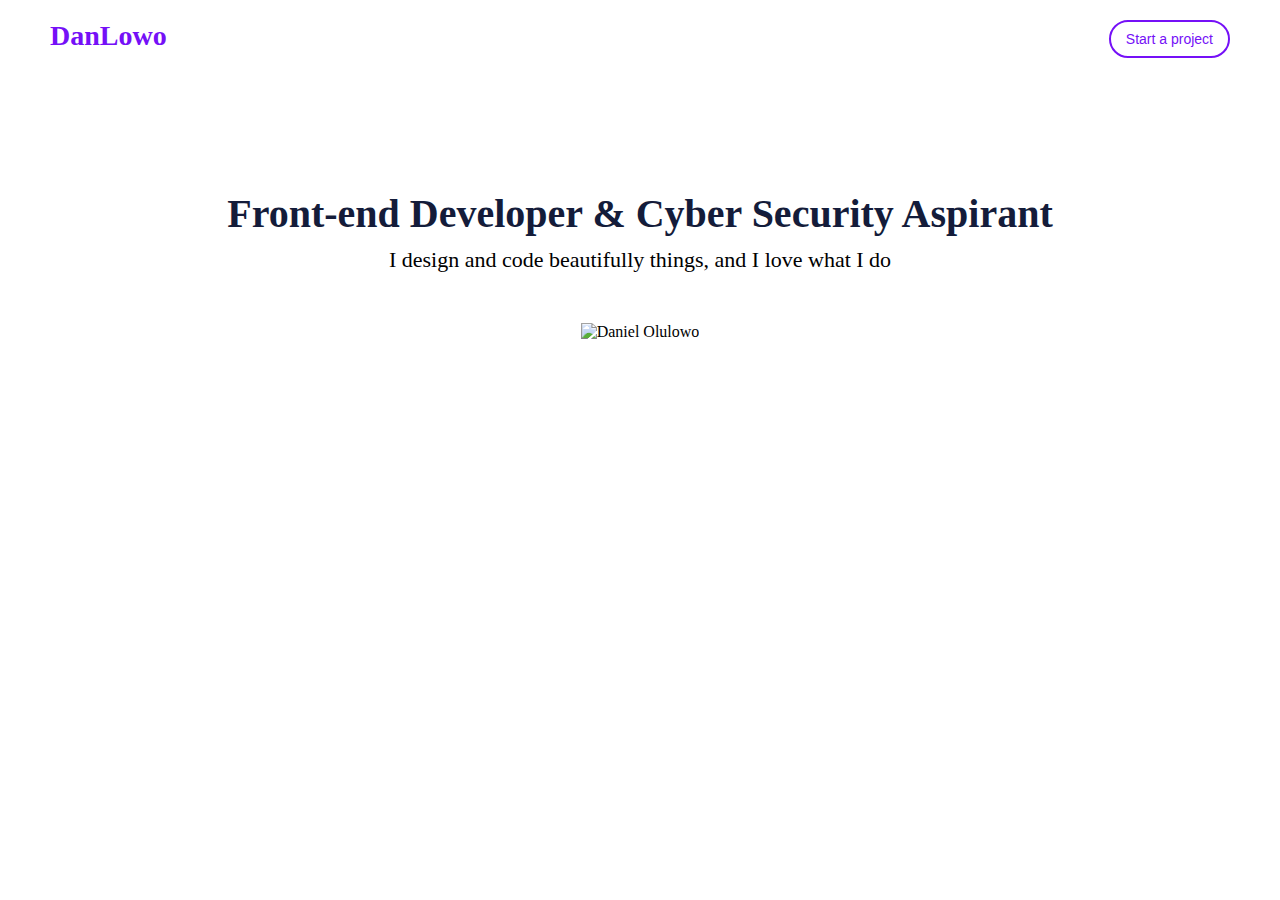
==== html/home.html @ 3f2890ee "jumbotron" ====
<!DOCTYPE html>
<html lang="en">
  <head>
    <meta charset="UTF-8" />
    <meta http-equiv="X-UA-Compatible" content="IE=edge" />
    <meta name="viewport" content="width=device-width, initial-scale=1.0" />
    <title>Document</title>
    <link rel="stylesheet" href="../css/home.css" />
    <link rel="stylesheet" href="../css/media-queries.css">
    <link rel="stylesheet" href="../css/font-awesome.css" />
  </head>
  <body>
    <div class="container">
      <!-- navigation bar -->
      <nav role="navigation">
        <div class="nav-items">
          <a href="#"><h2>DanLowo</h2></a>
          <li>
            <ul>
              <button class="start-project">Start a project</button>
              <i class="nav-icon fa fa-bars"></i>
            </ul>
          </li>
        </div>
      </nav>

      <!-- main site content -->
      <div class="jumbotron">
        <h1>Front-end Developer & Cyber Security Aspirant</h1>
        <h2>I design and code beautifully things, and I love what I do</h2>
        <div>
          <img alt="Daniel Olulowo" src="../assets/mf-avatar.svg" />
        </div>
      </div>
      
    </div>

  </body>
  <script src="../js/jquery-3.6.0.js"></script>
  <script src="../js/home.js"></script>
</html>
---- css/home.css ----
:root {
    --primary-color: #7510F7;
    --text-header-color: #141c3a;
}

* {
    margin: 0;
}

body {
    max-width: 100vw;
}

.container {
    height: 100vh;
}



/* navigation bar */
nav .nav-items {
    height: 10vh;
    display: flex;
    padding: 20px 50px 20px 50px;
    justify-content: space-between;
}

.nav-items a {
    text-decoration: none;
}

.nav-items h2 {
    color: var(--primary-color);
    font-size: 28px;
}

.nav-items li {
    list-style-type: none;
}

.nav-items button.start-project {
    padding: 9px 15px 9px 15px;
    border-radius: 20px;
    border: 2px solid var(--primary-color);
    background: transparent;
    color: var(--primary-color);
    font-size: 14px
}

.nav-items button.start-project:hover {
    background-color: var(--primary-color);
    color: white;
}

.nav-items .nav-icon {
    display: none;
}



/* jumbotron  */
.jumbotron {
    display: flex;
    flex-direction: column;
    align-items: center;
    margin-top: 40px;
    padding: 20px;
}

.jumbotron h1 {
    text-align: center;
    font-size: 40px;
    color: var(--text-header-color);
}

.jumbotron h2 {
    text-align: center;
    font-weight: lighter;
    font-size: 22px;
    margin-top: 10px;
}

.jumbotron div {
    margin-top: 50px;
    text-align: center;
}



/* about me */
.about-me {
    text-align: center;
    background-color: var(--primary-color);
    height: 50vh;
    padding: 30px;
    padding-top: 60px;
    color: white;
}
---- css/media-queries.css ----
/* navigation media query */
@media screen and (max-width: 550px) {
    nav .nav-items {
        padding: 20px 10px 20px 10px;
    }

    .nav-items button.start-project {
        display: none;
    }

    .nav-items .nav-icon {
        display: block;
        margin-top: 7px;
        color: gray;
    }
}

/* jumbotron media query */
@media screen and (max-width: 550px) {
    .jumbotron h1 {
        font-size: 30px;
    }
    .jumbotron img {
        margin-top: 30px;
        height: 200px;
    }
}
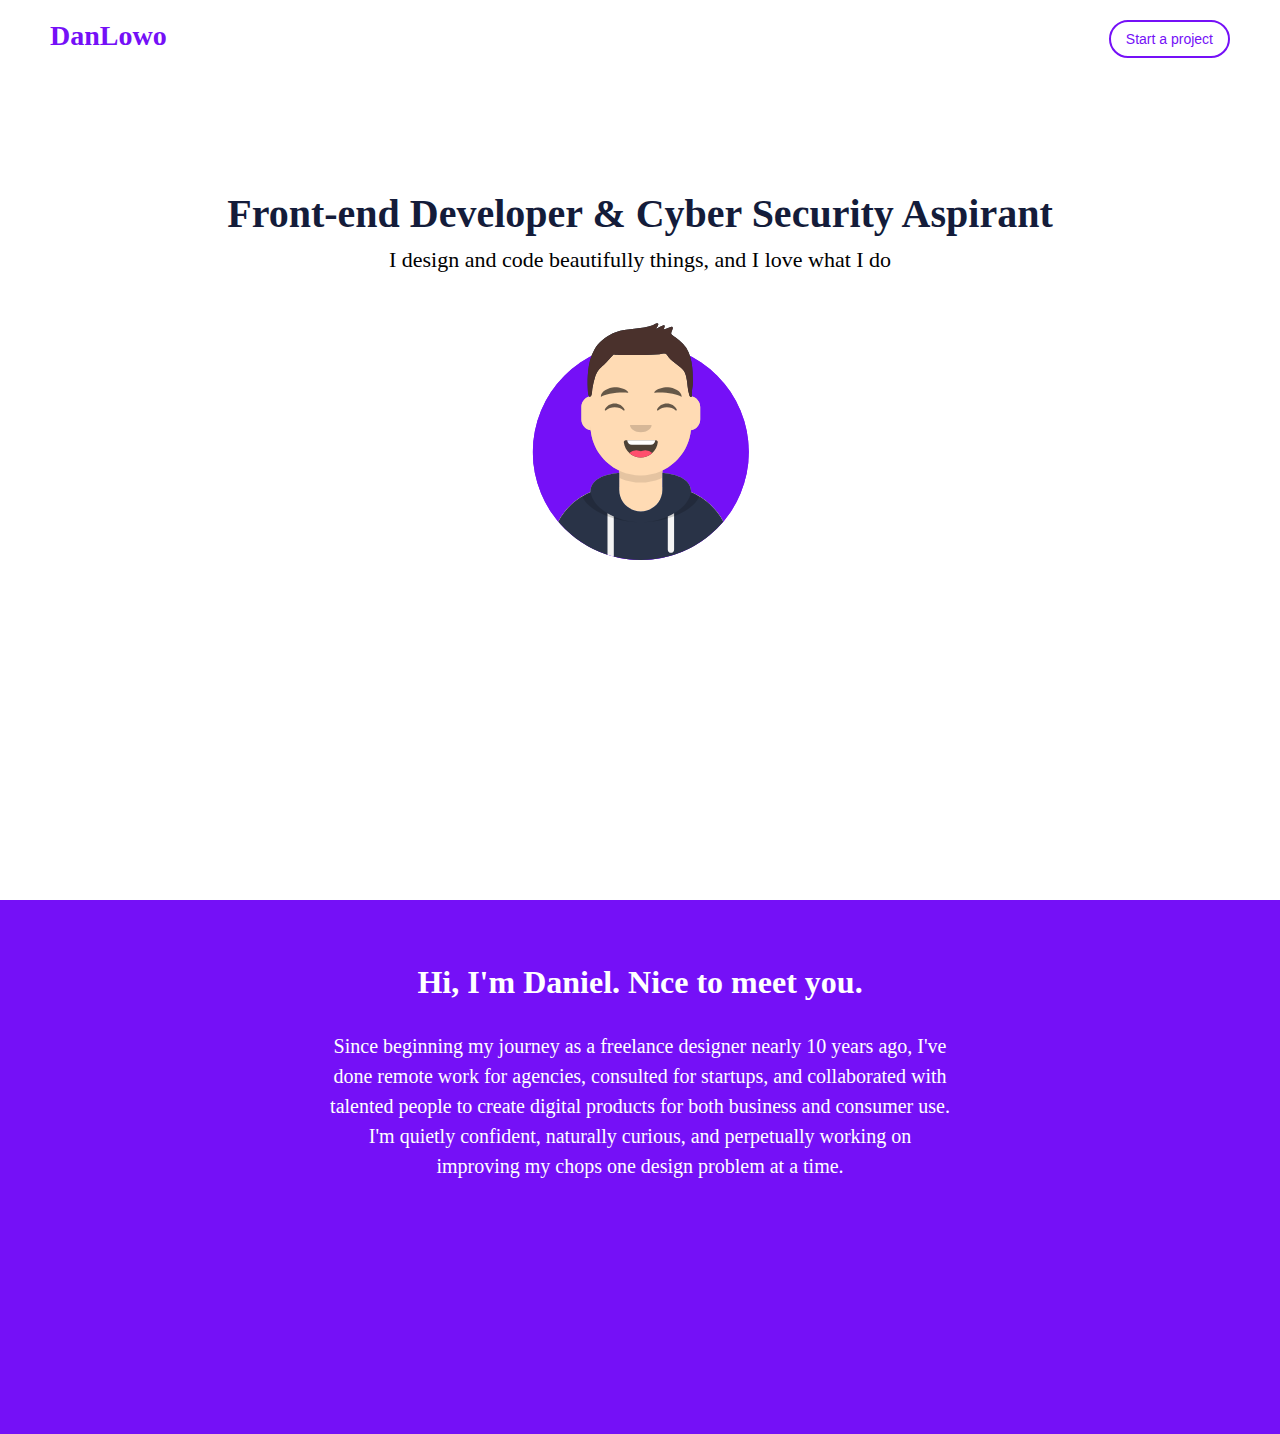
==== commit 996354fa: "about me" ====
--- a/html/home.html
+++ b/html/home.html
@@ -35,6 +35,18 @@
       
     </div>
 
+    <main>
+        <div class="about-me">
+            <h1>Hi, I'm Daniel. Nice to meet you.</h1>
+            <p>Since beginning my journey as a freelance designer nearly 10 years ago, 
+                I've done remote work for agencies, consulted for startups, and 
+                collaborated with talented people to create digital products for both 
+                business and consumer use. I'm quietly confident, naturally curious, 
+                and perpetually working on improving my chops one design problem at a time.
+            </p>
+        </div>
+    </main>
+
   </body>
   <script src="../js/jquery-3.6.0.js"></script>
   <script src="../js/home.js"></script>
--- a/css/home.css
+++ b/css/home.css
@@ -89,10 +89,20 @@
 
 /* about me */
 .about-me {
+    display: flex;
+    flex-direction: column;
+    align-items: center;
     text-align: center;
     background-color: var(--primary-color);
-    height: 50vh;
-    padding: 30px;
-    padding-top: 60px;
+    min-height: 50vh;
+    padding: 20px;
+    padding-top: 5%;
     color: white;
 }
+
+.about-me p {
+    margin-top: 30px;
+    width: 50%;
+    font-size: 20px;
+    line-height: 30px;
+}--- a/css/media-queries.css
+++ b/css/media-queries.css
@@ -1,7 +1,7 @@
 /* navigation media query */
 @media screen and (max-width: 550px) {
     nav .nav-items {
-        padding: 20px 10px 20px 10px;
+        padding: 20px 15px 20px 15px;
     }
 
     .nav-items button.start-project {
@@ -20,8 +20,27 @@
     .jumbotron h1 {
         font-size: 30px;
     }
+
     .jumbotron img {
         margin-top: 30px;
         height: 200px;
     }
 }
+
+
+/* about me media query */
+@media screen and (max-width: 550px) {
+    .about-me {
+        padding-top: 15%;
+        padding-bottom: 10%;
+    }
+
+    .about-me h1 {
+        font-size: 28px;
+    }
+
+    .about-me p {
+        width: 100%;
+        font-size: 22px;
+    }
+}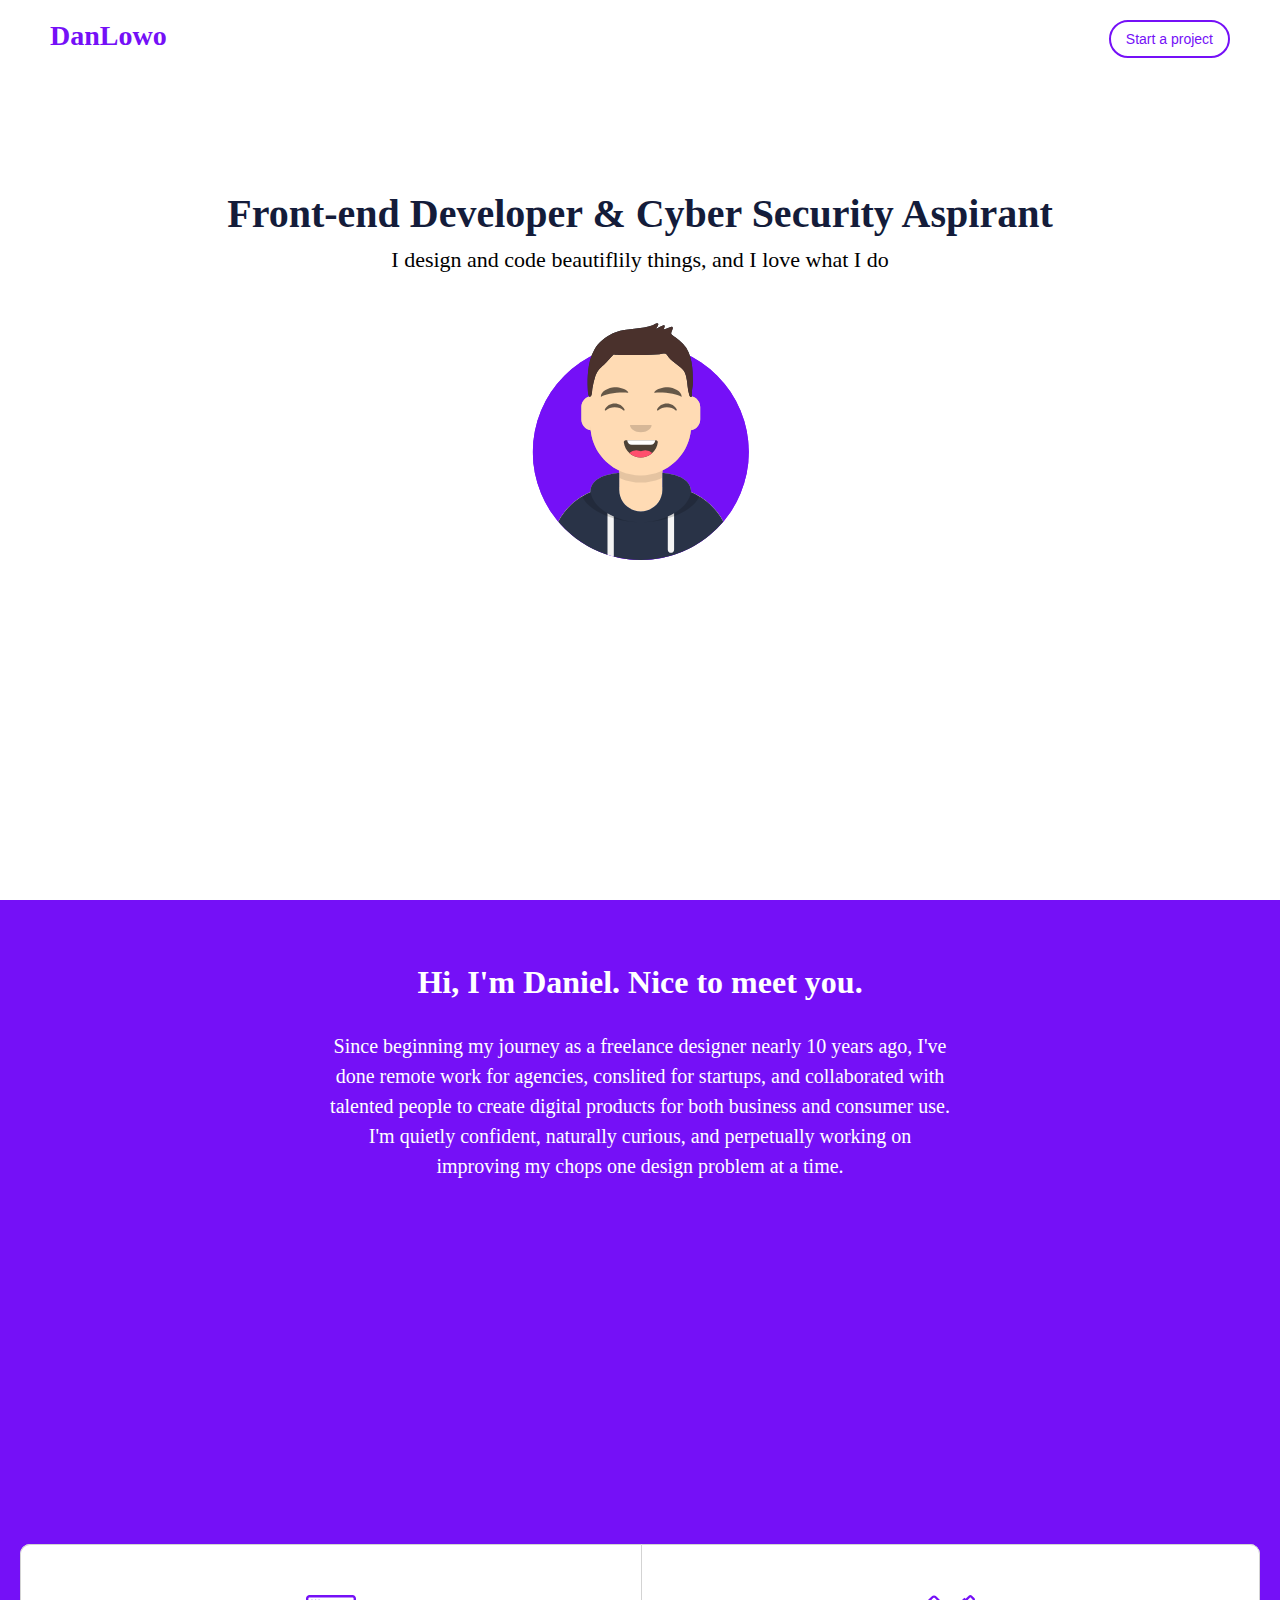
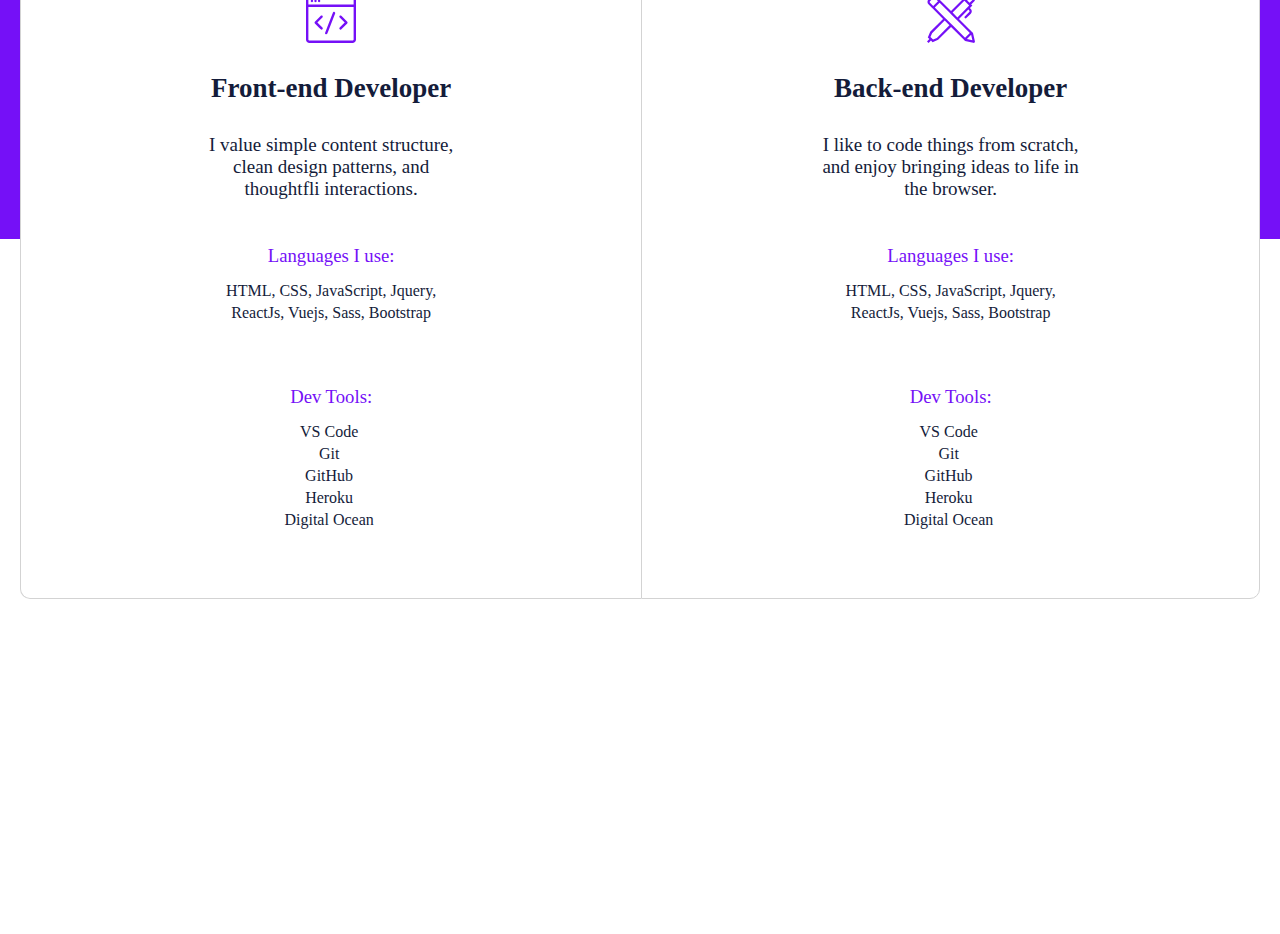
==== commit 0c74cfb1: "my skills" ====
--- a/html/home.html
+++ b/html/home.html
@@ -16,10 +16,10 @@
         <div class="nav-items">
           <a href="#"><h2>DanLowo</h2></a>
           <li>
-            <ul>
+            <li>
               <button class="start-project">Start a project</button>
               <i class="nav-icon fa fa-bars"></i>
-            </ul>
+            </li>
           </li>
         </div>
       </nav>
@@ -27,9 +27,9 @@
       <!-- main site content -->
       <div class="jumbotron">
         <h1>Front-end Developer & Cyber Security Aspirant</h1>
-        <h2>I design and code beautifully things, and I love what I do</h2>
+        <h2>I design and code beautiflily things, and I love what I do</h2>
         <div>
-          <img alt="Daniel Olulowo" src="../assets/mf-avatar.svg" />
+          <img alt="Daniel Olliowo" src="../assets/mf-avatar.svg" />
         </div>
       </div>
       
@@ -39,12 +39,52 @@
         <div class="about-me">
             <h1>Hi, I'm Daniel. Nice to meet you.</h1>
             <p>Since beginning my journey as a freelance designer nearly 10 years ago, 
-                I've done remote work for agencies, consulted for startups, and 
+                I've done remote work for agencies, conslited for startups, and 
                 collaborated with talented people to create digital products for both 
                 business and consumer use. I'm quietly confident, naturally curious, 
                 and perpetually working on improving my chops one design problem at a time.
             </p>
         </div>
+
+        <div class="skills">
+            <div class="card first-card">
+                <img src="../assets/frontend.svg" alt="Frontend Icon">
+                <h2 class="card-title">Front-end Developer</h2>
+                <p class="card-intro">I value simple content structure, clean design patterns, and thoughtfli interactions.</p>
+                <h3 class="card-subtitle">Languages I use:</h3>
+                <p class="list">HTML, CSS, JavaScript, Jquery, ReactJs, Vuejs, Sass, Bootstrap</p>
+                <h3 class="card-subtitle">Dev Tools:</h3>
+                <div class="list">
+                    <ul>
+                        <li>VS Code</li>
+                        <li>Git</li>
+                        <li>GitHub</li>
+                        <li>Heroku</li>
+                        <li>Digital Ocean</li>
+                    </ul>
+                </div>
+            </div>
+
+            <div class="card last-card">
+                <img src="../assets/backend.svg" alt="Backend Icon">
+                <h2 class="card-title">Back-end Developer</h2>
+                <p class="card-intro">I like to code things from scratch, and enjoy bringing ideas to life in the browser.</p>
+                <h3 class="card-subtitle">Languages I use:</h3>
+                <p class="list">HTML, CSS, JavaScript, Jquery, ReactJs, Vuejs, Sass, Bootstrap</p>
+                <h3 class="card-subtitle">Dev Tools:</h3>
+                <div class="list">
+                    <ul>
+                        <li>VS Code</li>
+                        <li>Git</li>
+                        <li>GitHub</li>
+                        <li>Heroku</li>
+                        <li>Digital Ocean</li>
+                    </ul>
+                </div>
+           </div>
+        </div>
+
+
     </main>
 
   </body>
--- a/css/home.css
+++ b/css/home.css
@@ -94,7 +94,7 @@
     align-items: center;
     text-align: center;
     background-color: var(--primary-color);
-    min-height: 50vh;
+    height: 95vh;
     padding: 20px;
     padding-top: 5%;
     color: white;
@@ -105,4 +105,66 @@
     width: 50%;
     font-size: 20px;
     line-height: 30px;
+}
+
+.skills {
+    display: flex;
+    justify-content: space-evenly;
+    position: relative;
+    bottom: 35vh;
+    margin: 20px;
+    border-radius: 10px;
+    background-color: white;
+}
+
+.card {
+    text-align: center;
+    display: flex;
+    flex-direction: column;
+    align-items: center;
+    gap: 30px;
+    padding: 50px 180px;
+    border: 1px solid lightgray;
+    border-radius: 10px;
+}
+
+.card .card-title {
+    color: var(--text-header-color);
+    font-size: 27px;
+}
+
+.card .card-intro {
+    font-size: 19px;
+    color: var(--text-header-color);
+}
+
+.card .card-subtitle {
+    color: var(--primary-color);
+    font-weight: normal;
+    margin-top: 15px;
+}
+
+.card .list {
+    color: var(--text-header-color);
+    position: relative;
+    bottom: 17px;
+    line-height: 22px;
+}
+
+.first-card {
+    border-bottom-right-radius: 0;
+    border-top-right-radius: 0;
+    border-right: 0;
+}
+
+.last-card {
+    border-bottom-left-radius: 0;
+    border-top-left-radius: 0;
+}
+
+.list ul {
+    list-style-type: none;
+    list-style: none;
+    position: relative;
+    right: 22px;
 }--- a/css/media-queries.css
+++ b/css/media-queries.css
@@ -14,6 +14,7 @@
         color: gray;
     }
 }
+
 
 /* jumbotron media query */
 @media screen and (max-width: 550px) {
@@ -43,4 +44,31 @@
         width: 100%;
         font-size: 22px;
     }
+}
+
+
+/* Skills media query */
+@media screen and (max-width: 550px) {
+    .skills {
+        flex-direction: column;
+        bottom: 20vh;
+    }
+
+    .card {
+        padding: 20px;
+        padding-top: 45px;
+    }
+
+    .card.first-card {
+        border-right: 1px solid lightgray;
+        border-bottom: 0;
+        border-top-right-radius: 10px;
+        border-bottom-right-radius: 0;
+        border-bottom-left-radius: 0;
+    }
+
+    .card.last-card {
+        border-top-right-radius: 0;
+        border-bottom-left-radius: 10px;
+    }
 }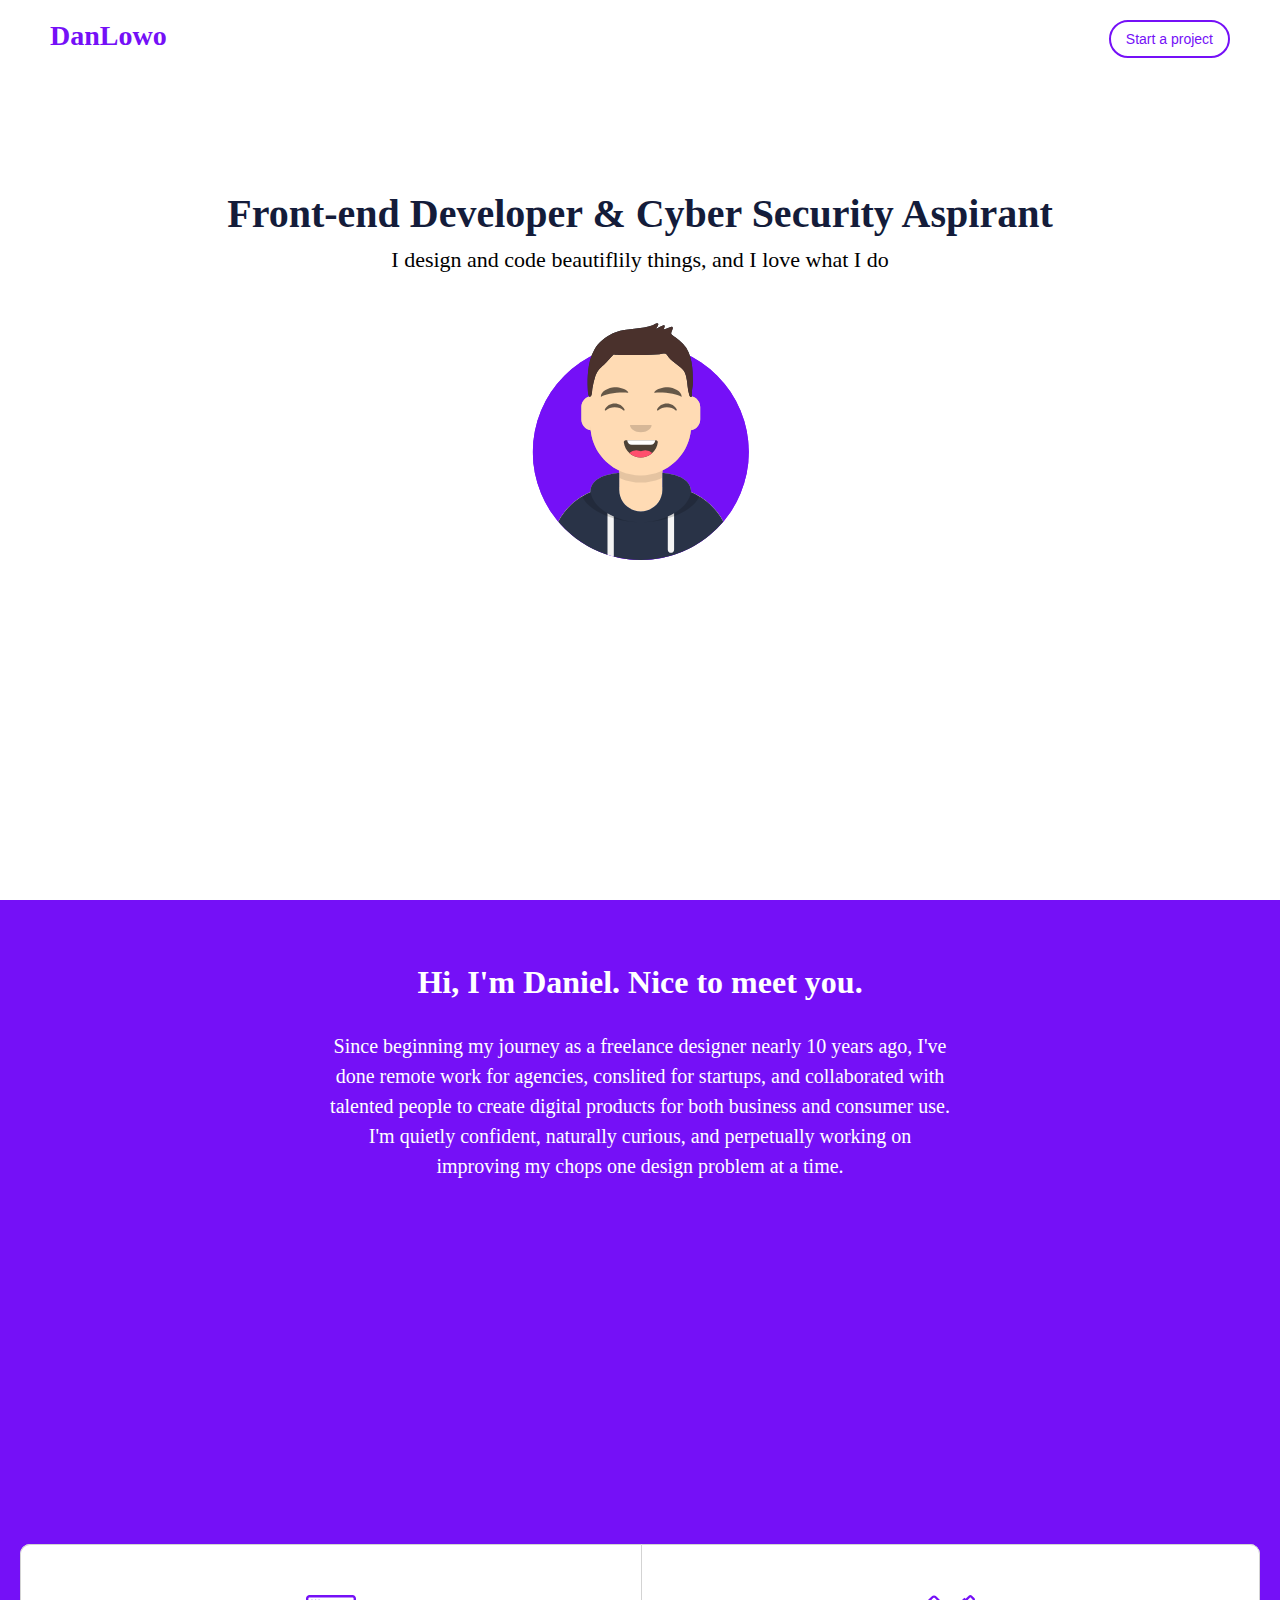
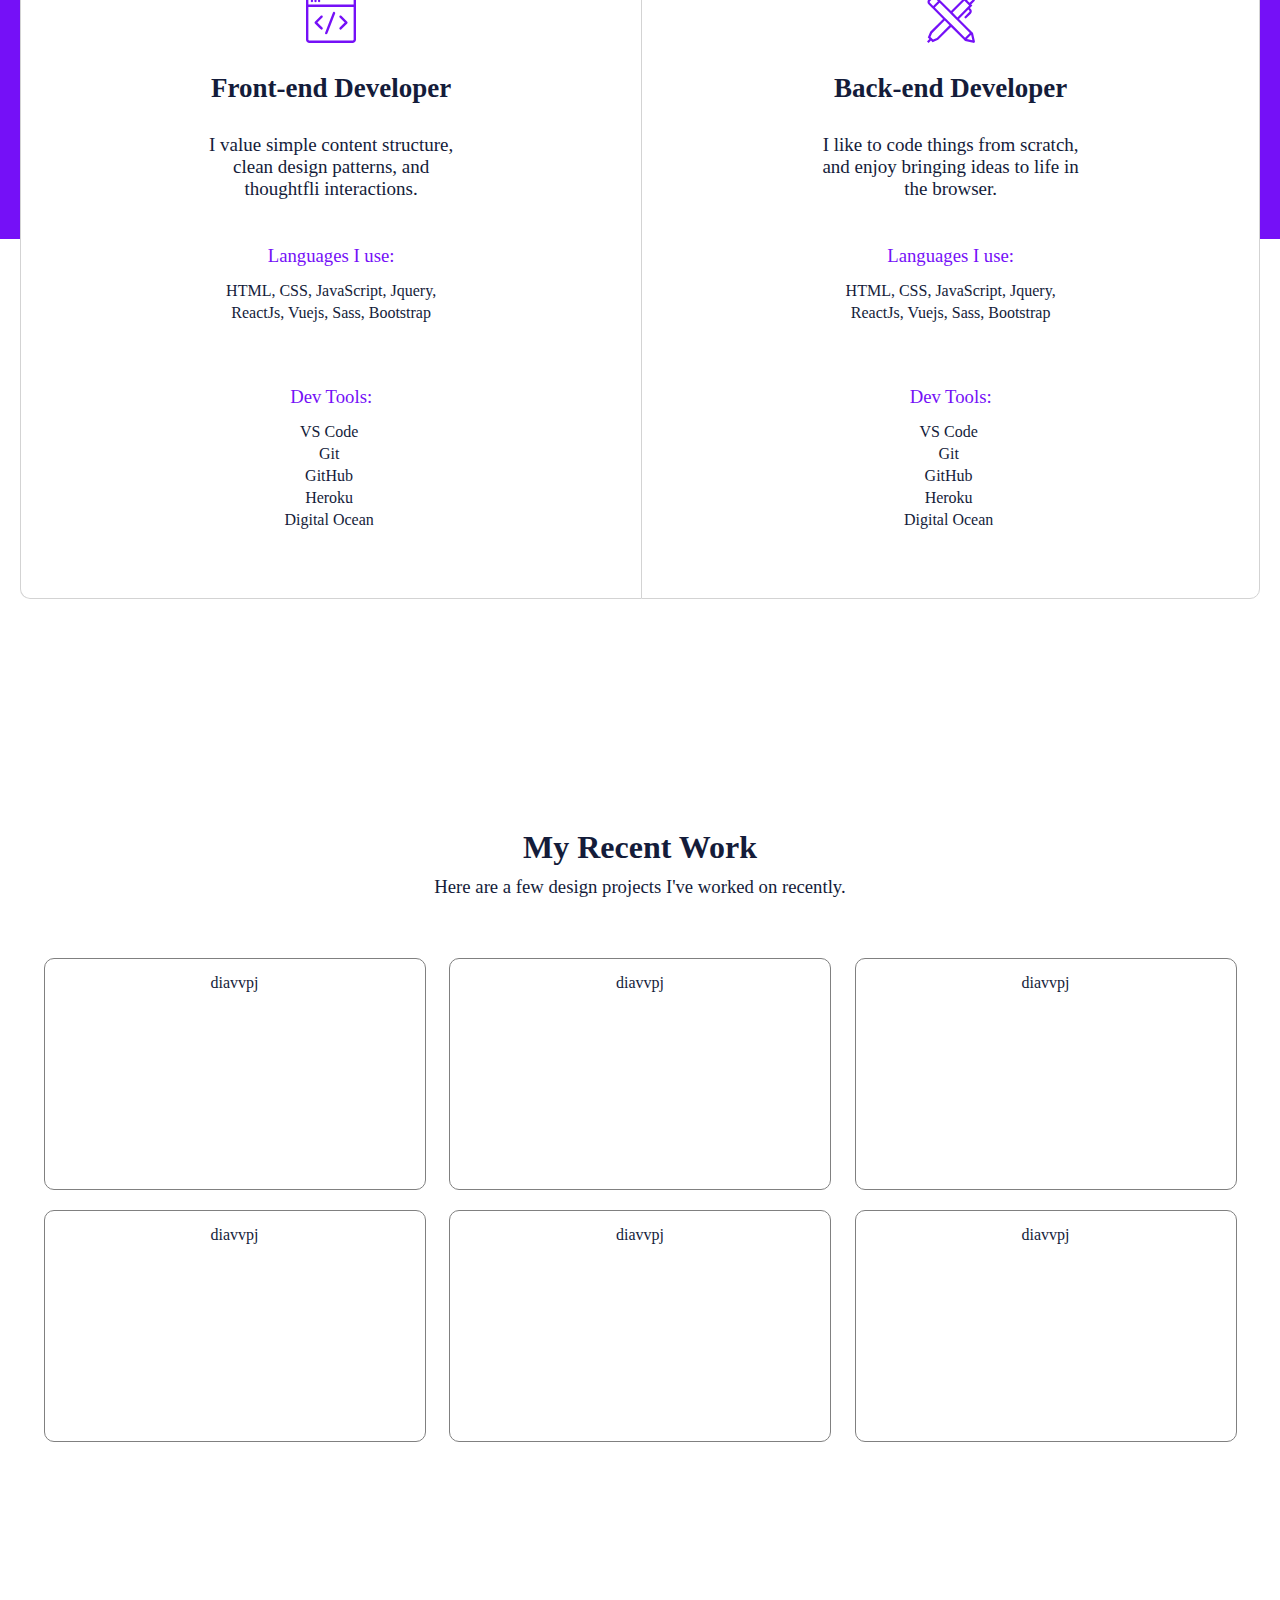
==== commit e98403cb: "recent works" ====
--- a/html/home.html
+++ b/html/home.html
@@ -84,8 +84,24 @@
            </div>
         </div>
 
+        <div class="recent-works">
+            <h1>My Recent Work</h1>
+            <h3>Here are a few design projects I've worked on recently.</h3>
+            <div class="works">
+                <div class="work-card" id="work-card-1"></div>
+                <div class="work-card" id="work-card-2"></div>
+                <div class="work-card" id="work-card-3"></div>
+                <div class="work-card" id="work-card-4"></div>
+                <div class="work-card" id="work-card-5"></div>
+                <div class="work-card" id="work-card-6"></div>
+            </div>
+        </div>
 
     </main>
+
+    <footer>
+        
+    </footer>
 
   </body>
   <script src="../js/jquery-3.6.0.js"></script>
--- a/css/home.css
+++ b/css/home.css
@@ -107,6 +107,9 @@
     line-height: 30px;
 }
 
+
+
+/* my skills */
 .skills {
     display: flex;
     justify-content: space-evenly;
@@ -167,4 +170,67 @@
     list-style: none;
     position: relative;
     right: 22px;
+}
+
+
+
+/* recent works */
+.recent-works {
+    margin-top: -30vh;
+    padding: 30px 20px;
+    margin-bottom: 190px;
+    text-align: center;
+    color: var(--text-header-color);
+}
+
+.recent-works h3 {
+    font-weight: normal;
+    color: var(--text-header-color);
+    margin-top: 10px;
+}
+
+.works {
+    display: flex;
+    flex-wrap: wrap;
+    justify-content: space-evenly;
+    margin-top: 40px;
+}
+
+.work-card {
+    border: 1px solid gray;
+    padding: 15px;
+    margin-top: 20px;
+    width: 350px;
+    height: 200px;
+    border-radius: 10px;
+}
+
+.work-card.active {
+    display: flex;
+    /* padding-left: 80px;
+    padding-right: 80px; */
+    flex-direction: column;
+    justify-content: center;
+    align-items: center;
+    background-color: var(--text-header-color);
+}
+
+.work-card.active h3 {
+    width: 80%;
+    color: white;
+    font-size: 22px;
+    margin-bottom: 40px;
+}
+
+.work-card.active button {
+    padding: 9px 15px 9px 15px;
+    border-radius: 20px;
+    border: 2px solid var(--primary-color);
+    background: transparent;
+    color: white;
+    font-size: 14px
+}
+
+.work-card.active button:hover {
+    background-color: var(--primary-color);
 }--- a/css/media-queries.css
+++ b/css/media-queries.css
@@ -71,4 +71,11 @@
         border-top-right-radius: 0;
         border-bottom-left-radius: 10px;
     }
+}
+
+/* My recent work query */
+@media screen {
+    .recent-works {
+        margin-top: -15vh;
+    }
 }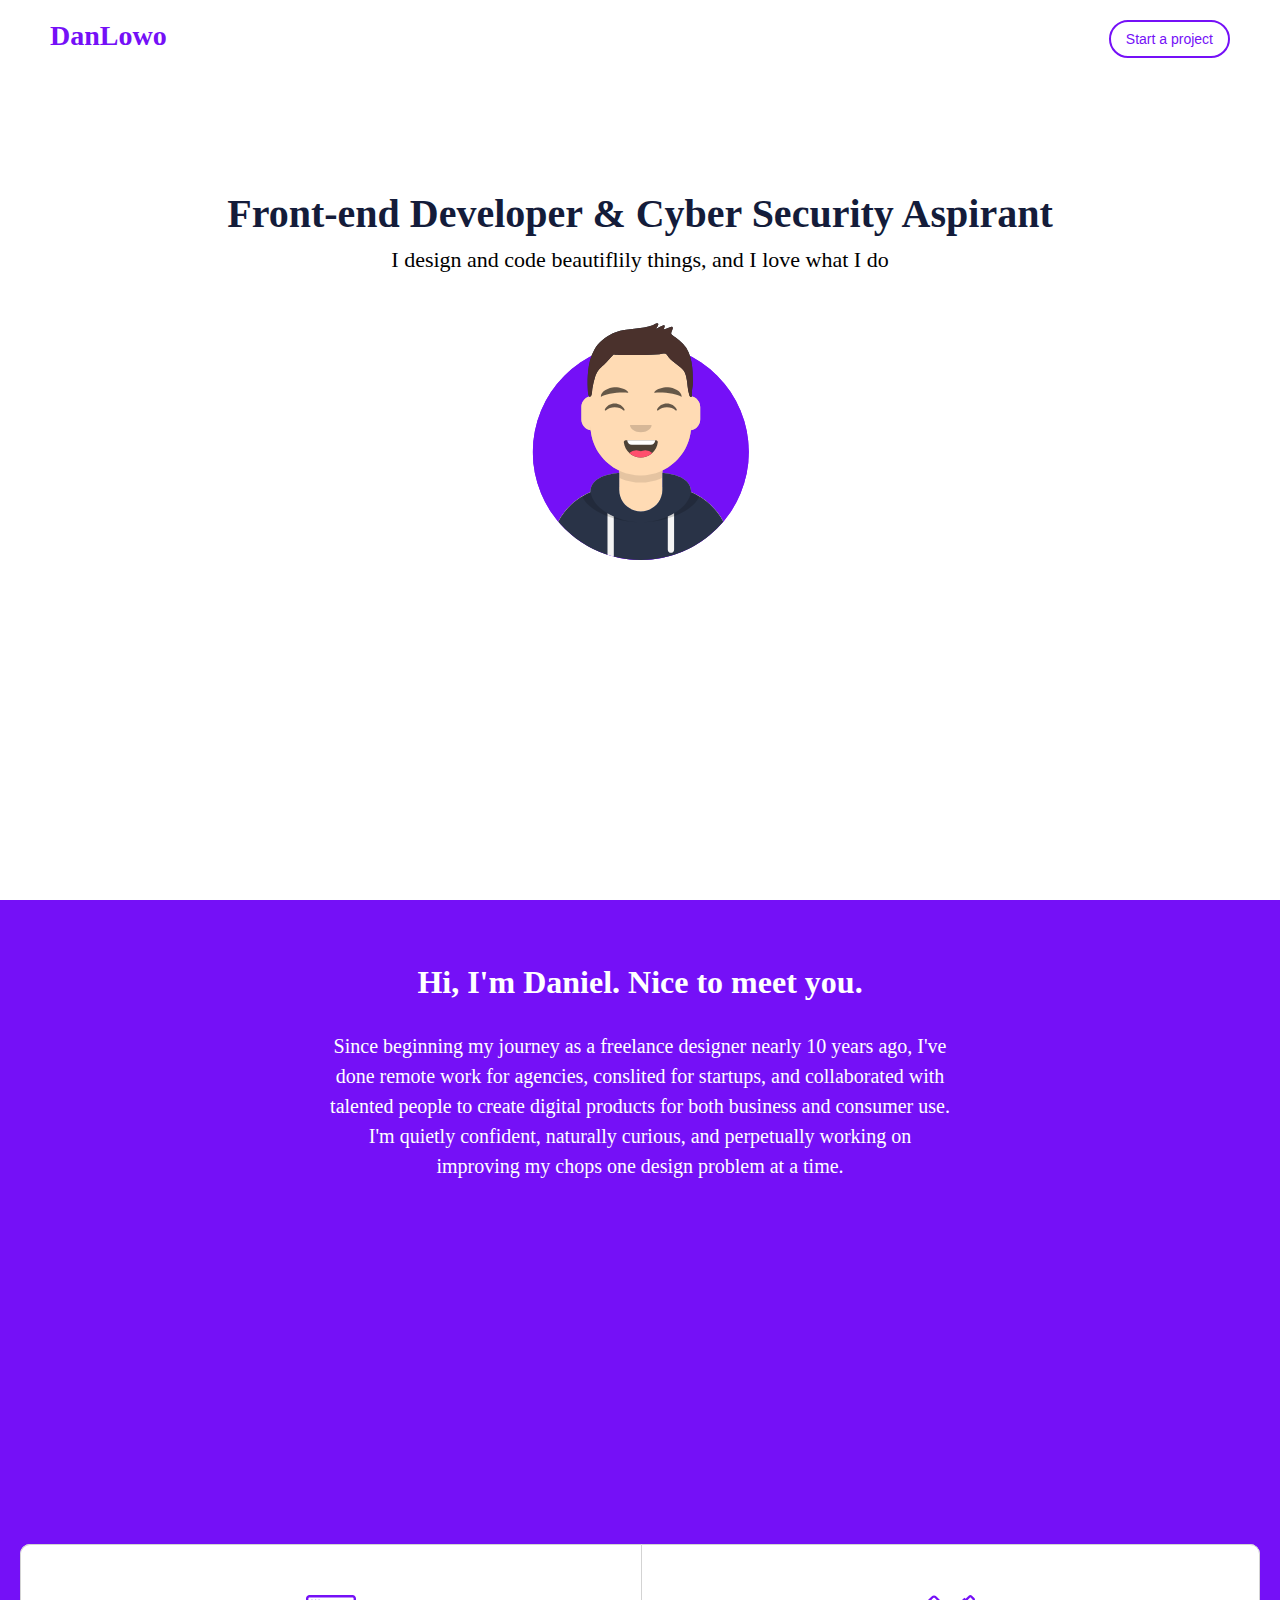
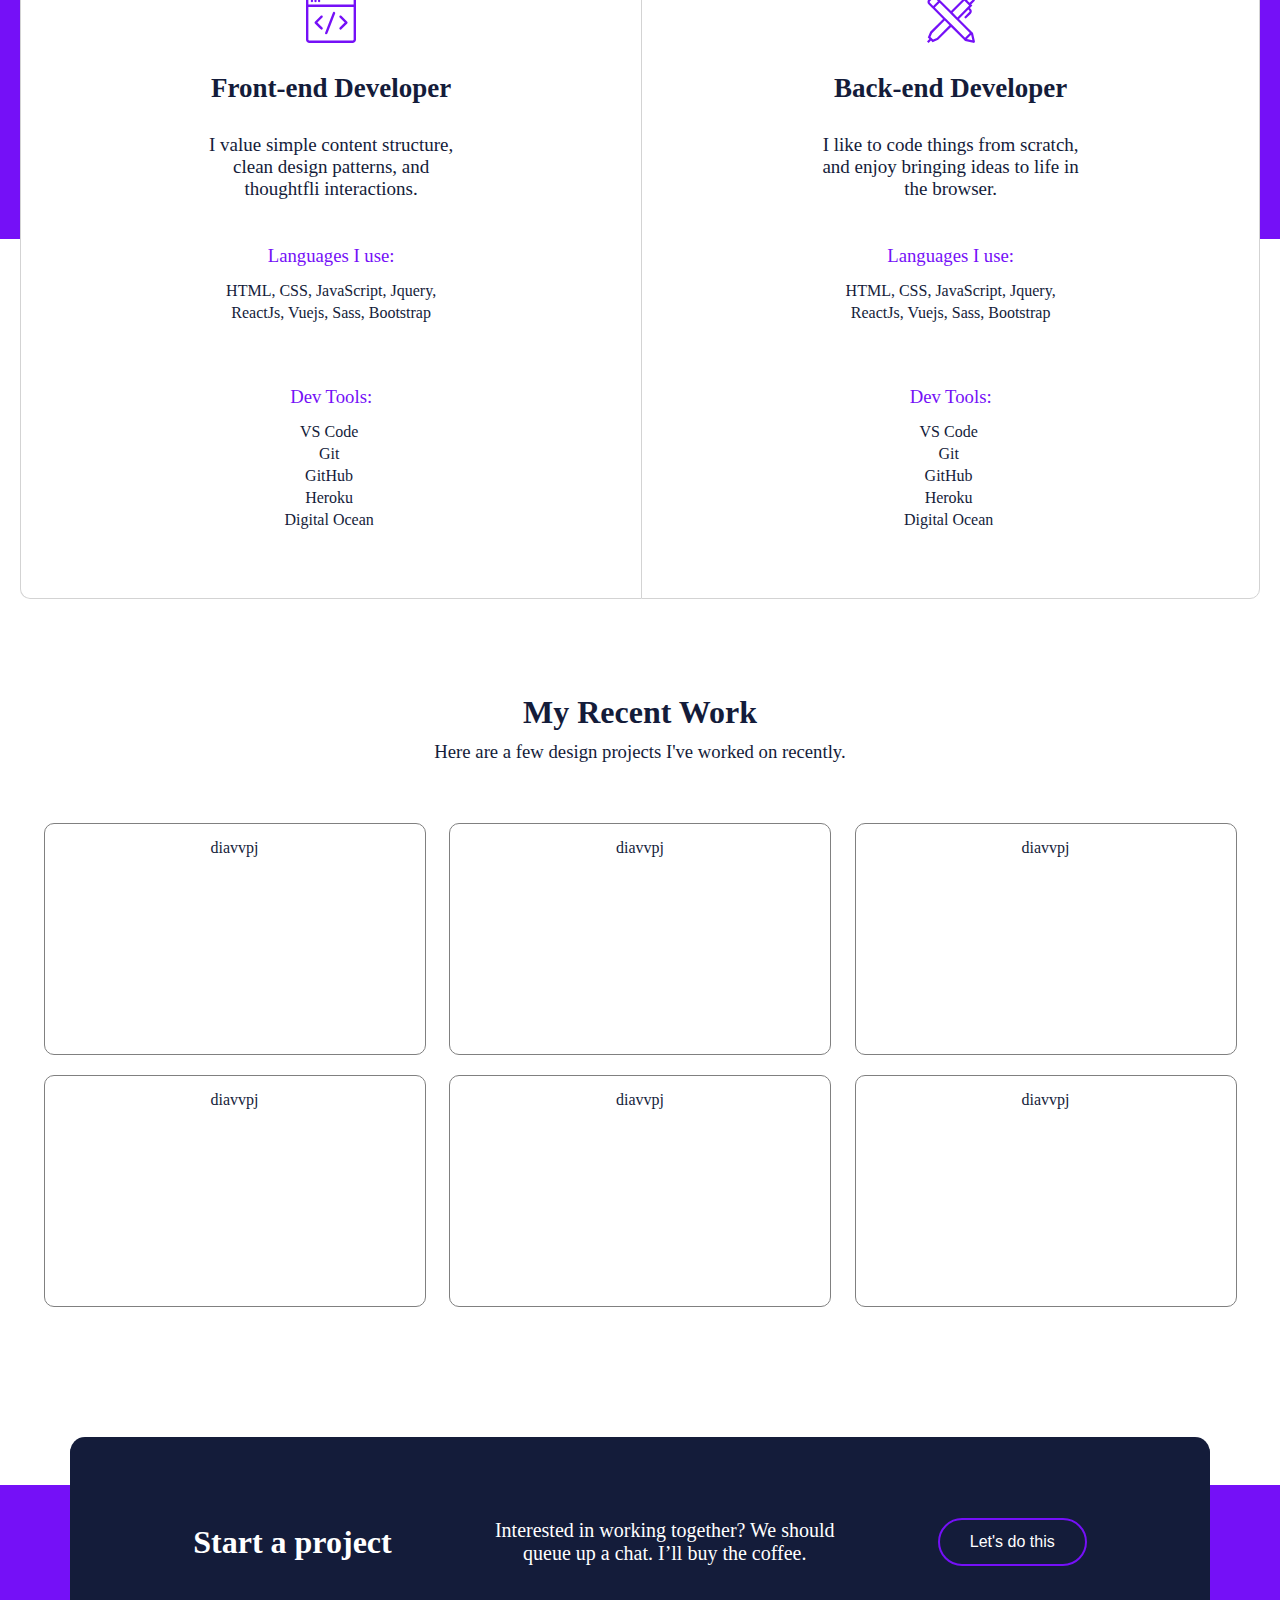
==== commit 753e3445: "contact / start project" ====
--- a/html/home.html
+++ b/html/home.html
@@ -17,7 +17,7 @@
           <a href="#"><h2>DanLowo</h2></a>
           <li>
             <li>
-              <button class="start-project">Start a project</button>
+              <button class="custom-button">Start a project</button>
               <i class="nav-icon fa fa-bars"></i>
             </li>
           </li>
@@ -97,10 +97,18 @@
             </div>
         </div>
 
+        <div class="contact">
+            <div class="start-project">
+                <h1>Start a project</h1>
+                <p>Interested in working together? We should <br> queue up a chat. I’ll buy the coffee.</p>
+                <button class="custom-button">Let's do this</button>
+            </div>
+        </div>
+
     </main>
 
     <footer>
-        
+
     </footer>
 
   </body>
--- a/css/home.css
+++ b/css/home.css
@@ -15,31 +15,8 @@
     height: 100vh;
 }
 
-
-
-/* navigation bar */
-nav .nav-items {
-    height: 10vh;
-    display: flex;
-    padding: 20px 50px 20px 50px;
-    justify-content: space-between;
-}
-
-.nav-items a {
-    text-decoration: none;
-}
-
-.nav-items h2 {
-    color: var(--primary-color);
-    font-size: 28px;
-}
-
-.nav-items li {
-    list-style-type: none;
-}
-
-.nav-items button.start-project {
-    padding: 9px 15px 9px 15px;
+.custom-button {
+    padding: 9px 15px;
     border-radius: 20px;
     border: 2px solid var(--primary-color);
     background: transparent;
@@ -47,7 +24,28 @@
     font-size: 14px
 }
 
-.nav-items button.start-project:hover {
+/* navigation bar */
+nav .nav-items {
+    height: 10vh;
+    display: flex;
+    padding: 20px 50px 20px 50px;
+    justify-content: space-between;
+}
+
+.nav-items a {
+    text-decoration: none;
+}
+
+.nav-items h2 {
+    color: var(--primary-color);
+    font-size: 28px;
+}
+
+.nav-items li {
+    list-style-type: none;
+}
+
+.nav-items button:hover {
     background-color: var(--primary-color);
     color: white;
 }
@@ -178,7 +176,7 @@
 .recent-works {
     margin-top: -30vh;
     padding: 30px 20px;
-    margin-bottom: 190px;
+    margin-bottom: 100px;
     text-align: center;
     color: var(--text-header-color);
 }
@@ -207,8 +205,6 @@
 
 .work-card.active {
     display: flex;
-    /* padding-left: 80px;
-    padding-right: 80px; */
     flex-direction: column;
     justify-content: center;
     align-items: center;
@@ -223,14 +219,57 @@
 }
 
 .work-card.active button {
-    padding: 9px 15px 9px 15px;
-    border-radius: 20px;
-    border: 2px solid var(--primary-color);
-    background: transparent;
-    color: white;
-    font-size: 14px
+    color: white;
 }
 
 .work-card.active button:hover {
     background-color: var(--primary-color);
+}
+
+
+
+/* start project / contact */
+.contact {
+    display: flex;
+    justify-content: center;
+    padding: 0 20px;
+    margin-top: -18vh;
+}
+
+.start-project {
+    display: flex;
+    justify-content: space-evenly;
+    align-items: center;
+    position: relative;
+    top: 18vh;
+    padding: 20px;
+    min-height: 170px;
+    width: 100%;
+    max-width: 1100px;
+    border-radius: 15px;
+    color: white;
+    background-color: var(--text-header-color);
+}
+
+.start-project p {
+    text-align: center;
+    font-size: 20px;
+}
+
+.start-project button {
+    font-size: 16px;
+    color: white;
+    border-radius: 25px;
+    padding: 13px 30px;
+}
+
+.start-project button:hover {
+    background-color: var(--primary-color);
+}
+
+
+/* footer */
+footer {
+    height: 90vh;
+    background-color: var(--primary-color);
 }--- a/css/media-queries.css
+++ b/css/media-queries.css
@@ -73,9 +73,22 @@
     }
 }
 
+
 /* My recent work query */
-@media screen {
+@media screen and (max-width: 550px) {
     .recent-works {
         margin-top: -15vh;
+        margin-bottom: 40px;
+    }
+}
+
+
+/* Start project / contact query  */
+@media screen and (max-width: 550px) {
+    .start-project {
+        top: 24vh;
+        padding: 50px;
+        flex-direction: column;
+        gap: 40px;
     }
 }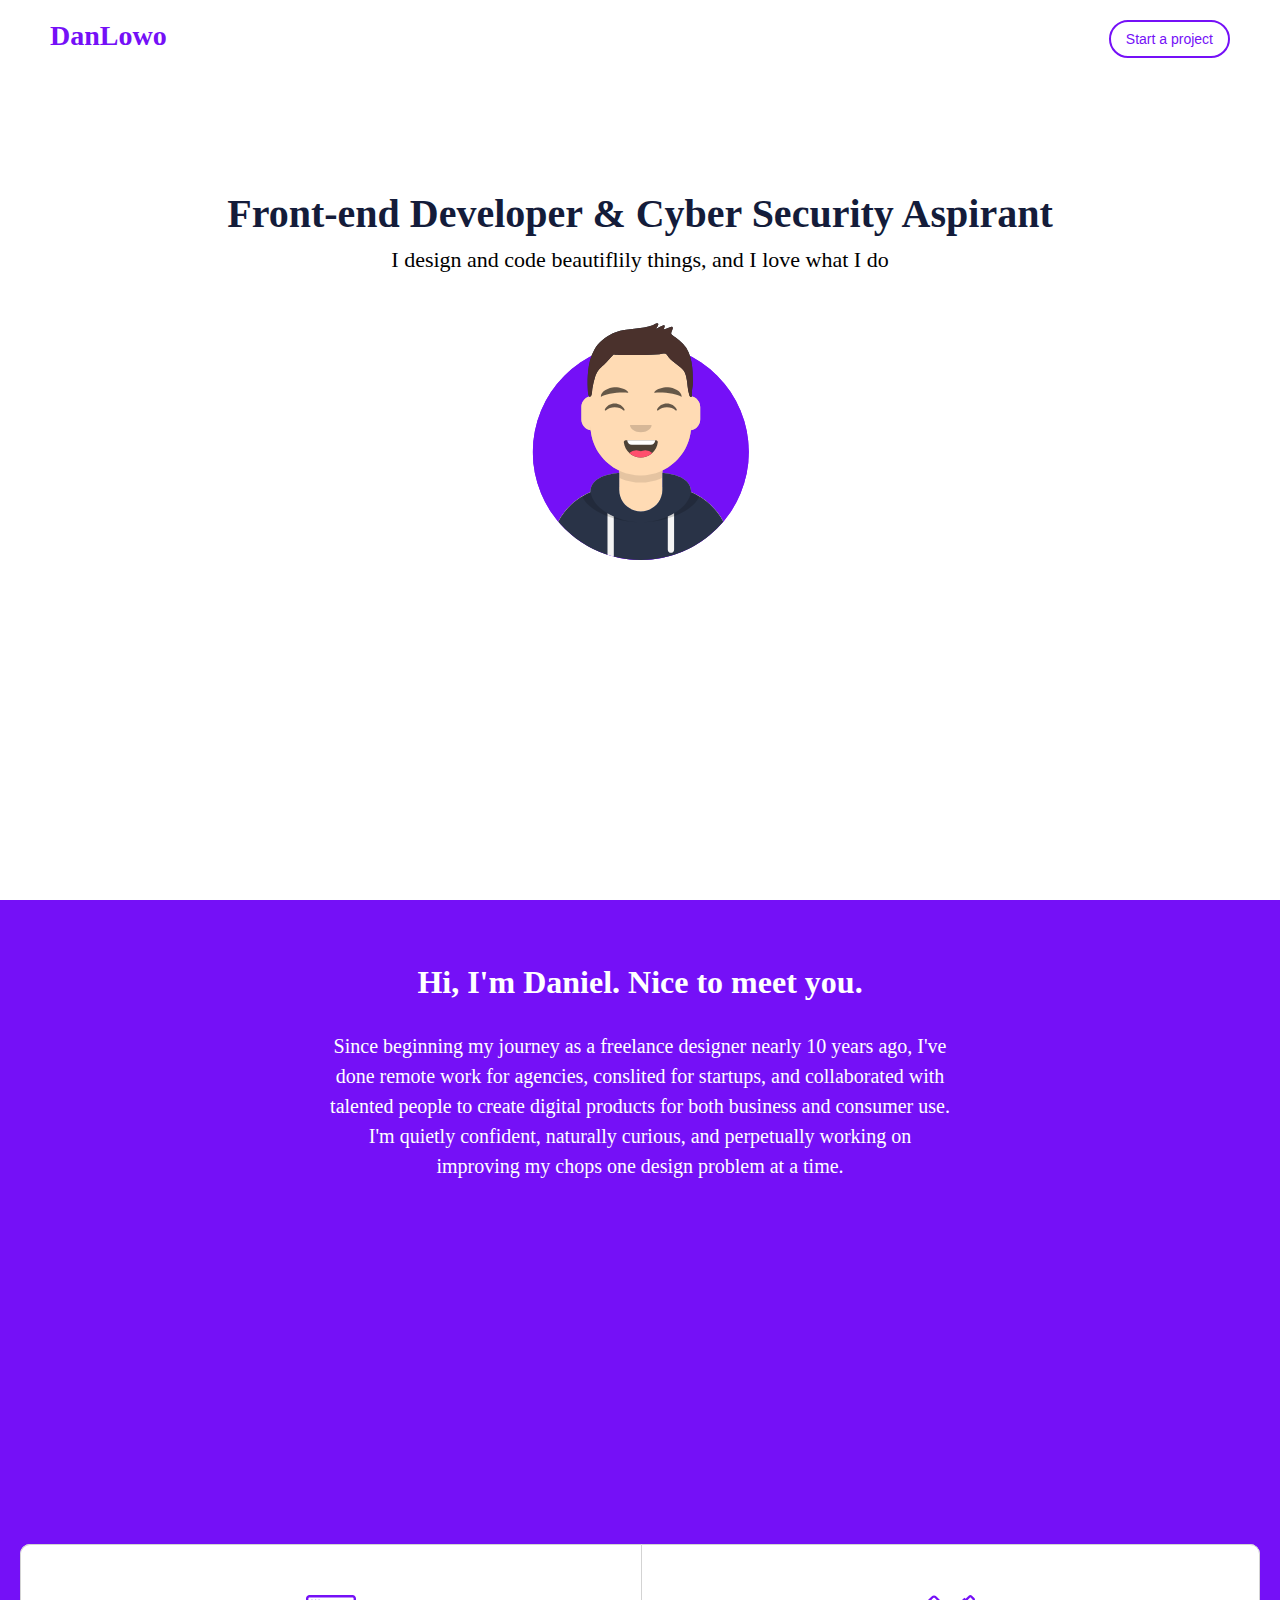
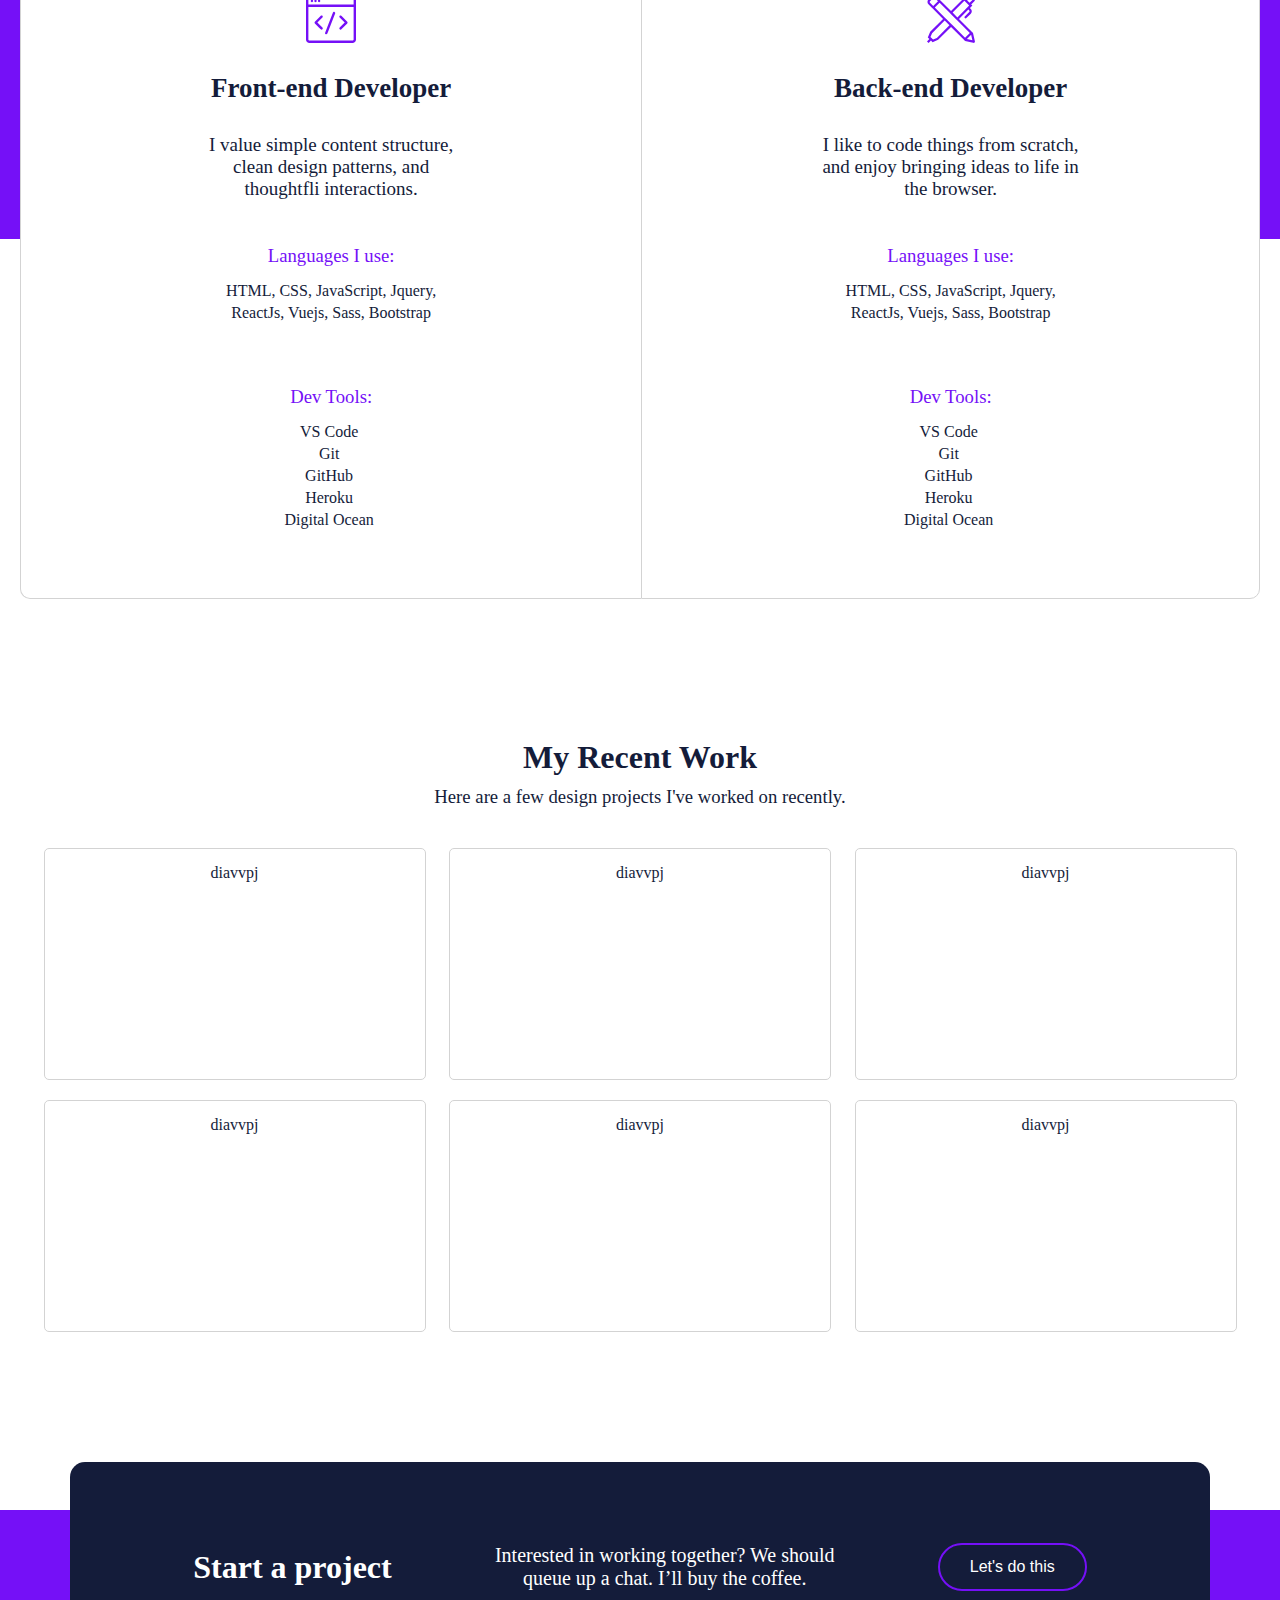
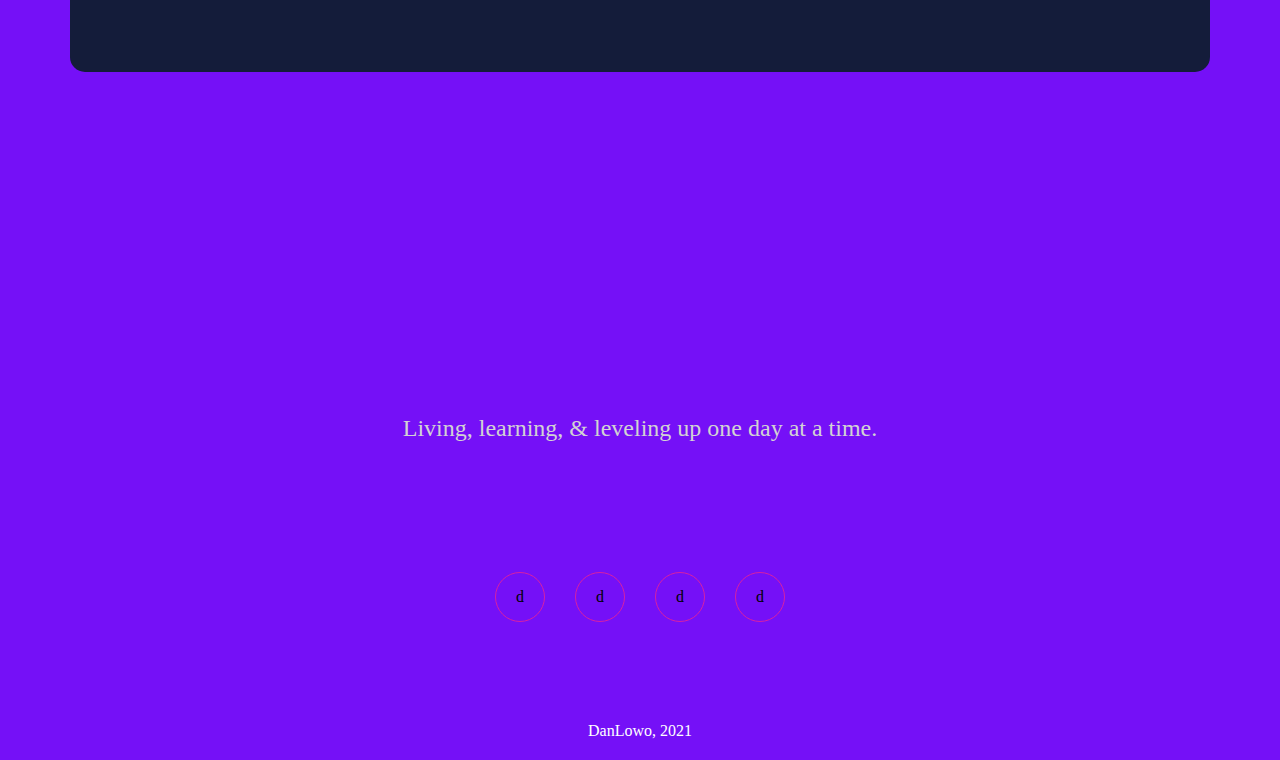
==== commit 05237e03: "footer" ====
--- a/html/home.html
+++ b/html/home.html
@@ -108,7 +108,22 @@
     </main>
 
     <footer>
-
+        <h2>Living, learning, & leveling up one day at a time.</h2>
+        <div class="social-media">
+            <div class="icon">
+                <p>d</p>
+            </div>
+            <div class="icon">
+                <p>d</p>
+            </div>
+            <div class="icon">
+                <p>d</p>
+            </div>
+            <div class="icon">
+                <p>d</p>
+            </div>
+        </div>
+        <h4>DanLowo, 2021</h4>
     </footer>
 
   </body>
--- a/css/home.css
+++ b/css/home.css
@@ -174,7 +174,7 @@
 
 /* recent works */
 .recent-works {
-    margin-top: -30vh;
+    margin-top: -25vh;
     padding: 30px 20px;
     margin-bottom: 100px;
     text-align: center;
@@ -191,16 +191,16 @@
     display: flex;
     flex-wrap: wrap;
     justify-content: space-evenly;
-    margin-top: 40px;
+    margin-top: 20px;
 }
 
 .work-card {
-    border: 1px solid gray;
+    border: 1px solid lightgray;
     padding: 15px;
     margin-top: 20px;
     width: 350px;
     height: 200px;
-    border-radius: 10px;
+    border-radius: 5px;
 }
 
 .work-card.active {
@@ -270,6 +270,35 @@
 
 /* footer */
 footer {
+    display: flex;
+    flex-direction: column;
+    justify-content: flex-end;
+    align-items: center;
+    gap: 100px;
+    text-align: center;
     height: 90vh;
-    background-color: var(--primary-color);
+    padding: 20px;
+    background-color: var(--primary-color);
+}
+
+footer h2 {
+    color: lightgray;
+    font-weight: normal;
+}
+
+.social-media {
+    margin-top: 30px;
+    display: flex;
+    gap: 30px;
+}
+
+.social-media .icon {
+    border: 1px solid #d820a4;
+    padding: 15px 20px;
+    border-radius: 50%;
+}
+
+footer h4 {
+    color: white;
+    font-weight: normal;
 }--- a/css/media-queries.css
+++ b/css/media-queries.css
@@ -4,7 +4,7 @@
         padding: 20px 15px 20px 15px;
     }
 
-    .nav-items button.start-project {
+    .nav-items button {
         display: none;
     }
 
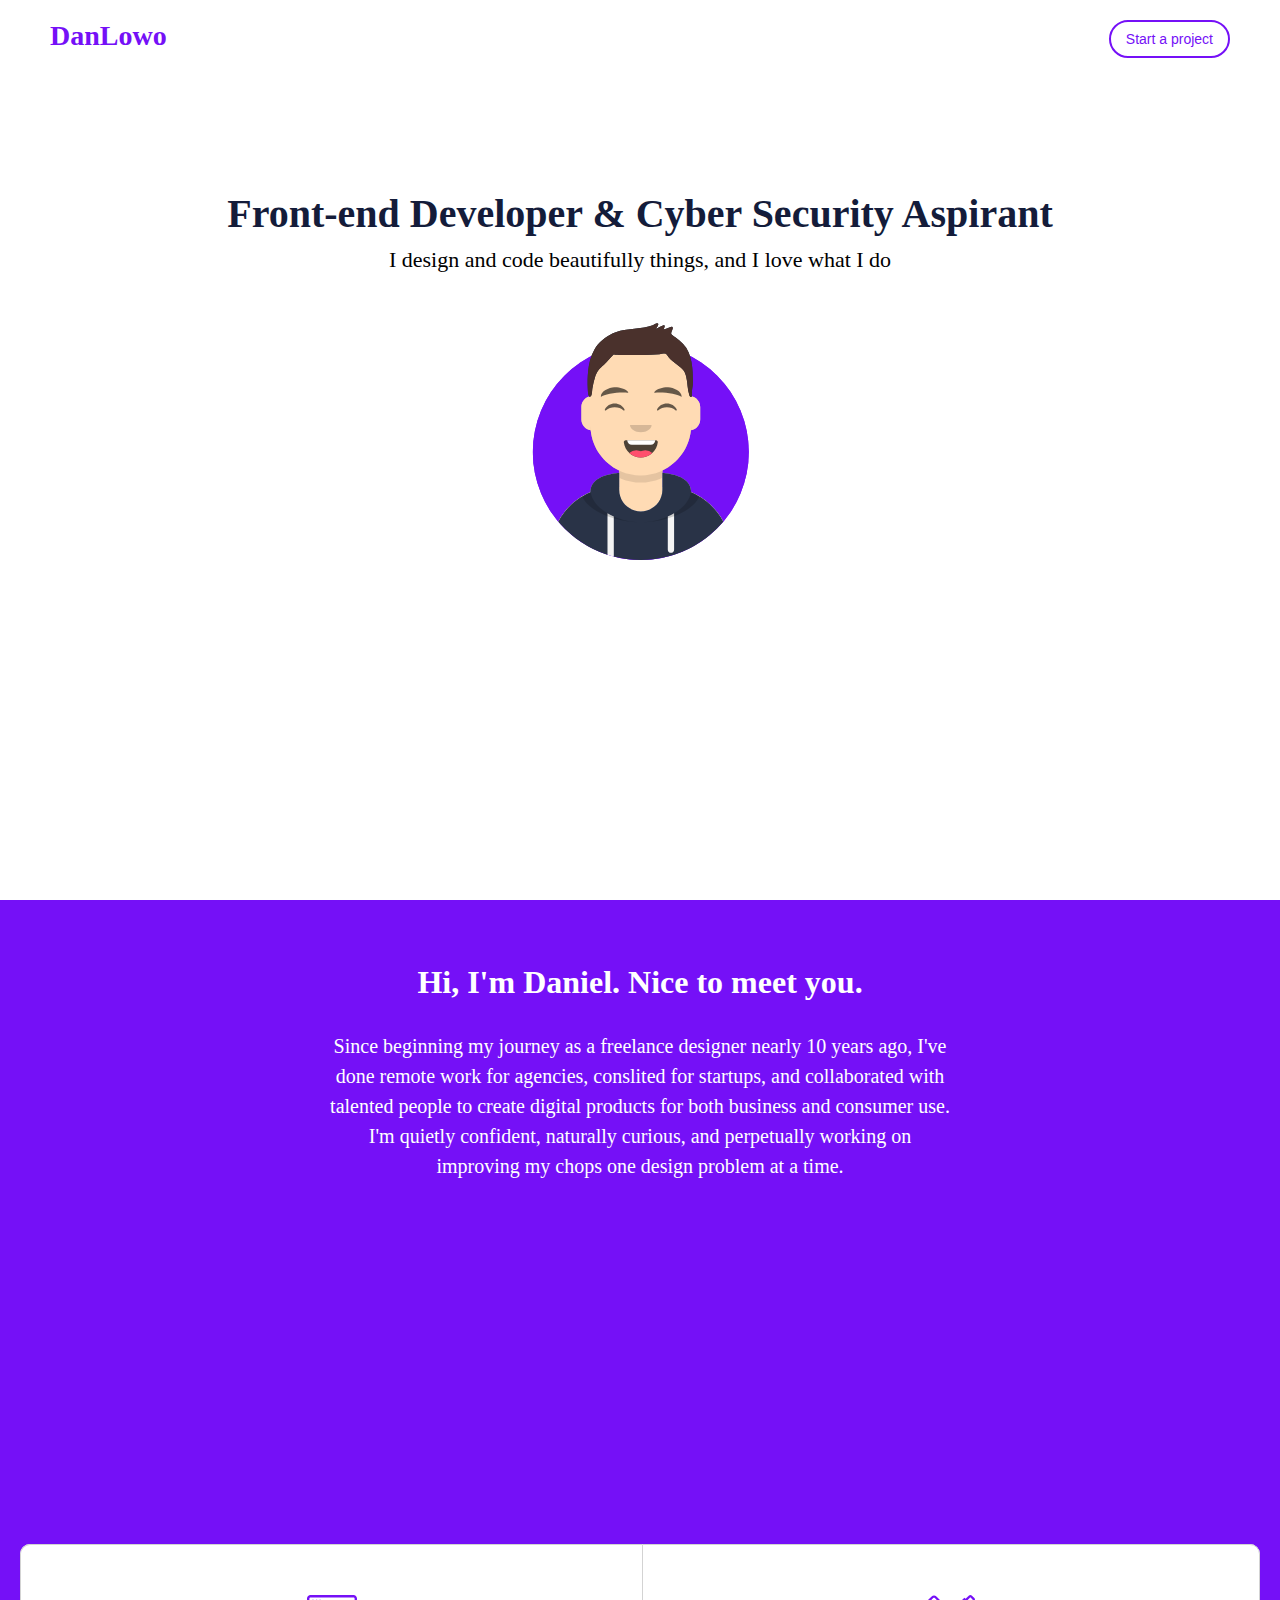
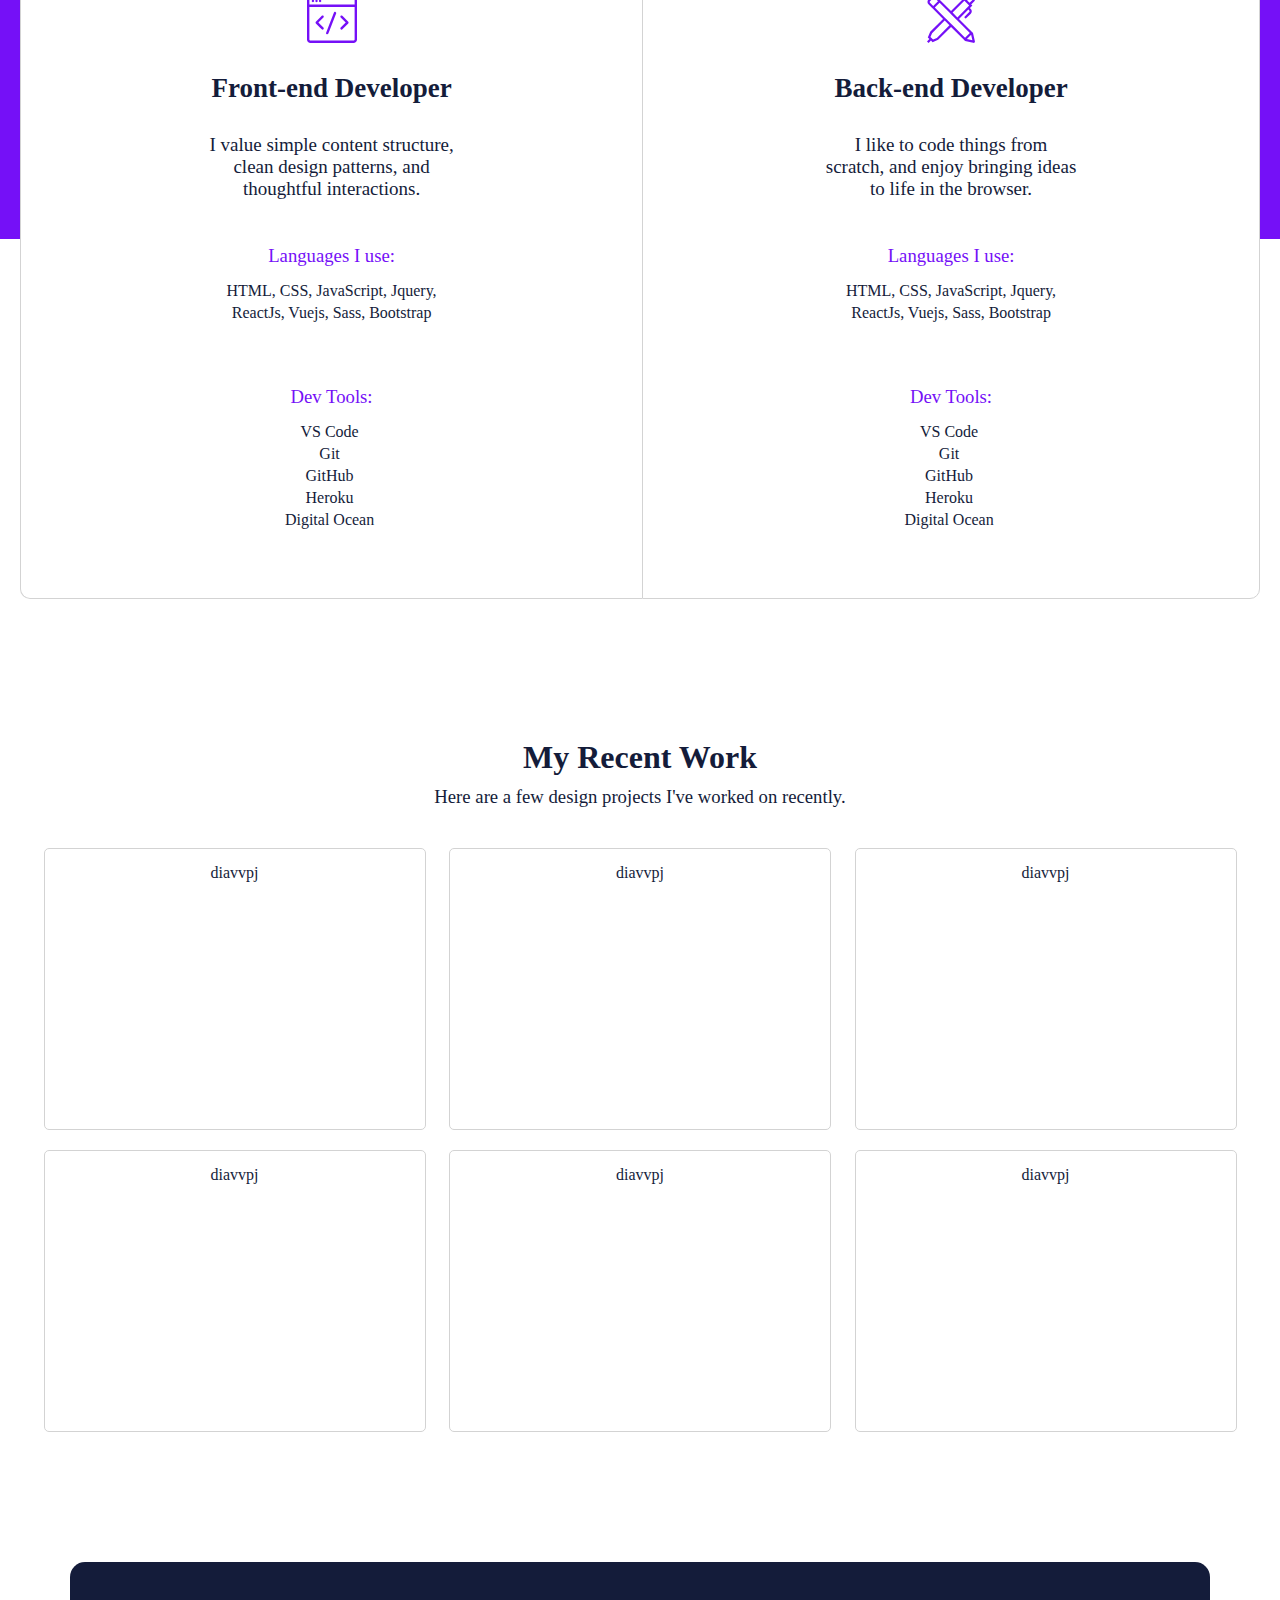
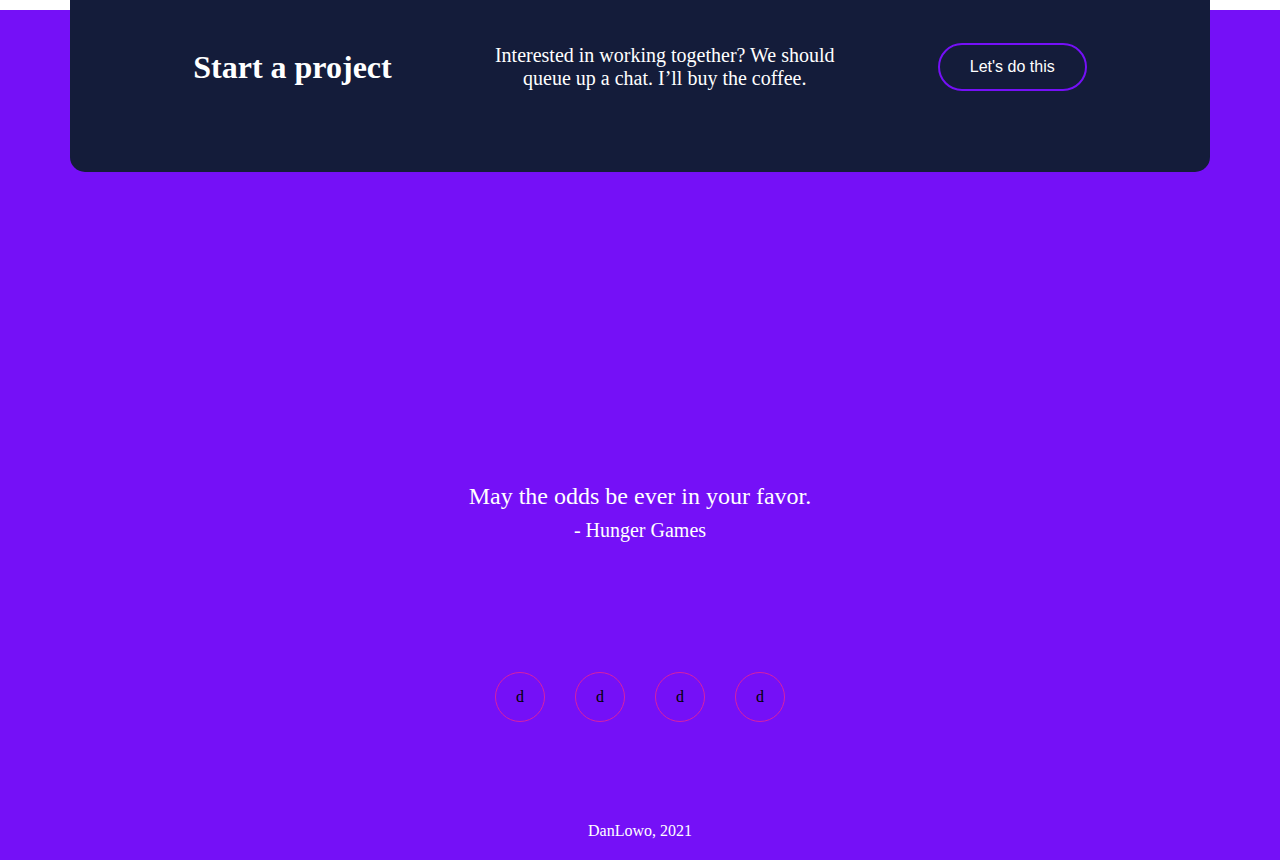
==== commit 33d25950: "restruture for mobile view (font-sizes)" ====
--- a/html/home.html
+++ b/html/home.html
@@ -4,10 +4,11 @@
     <meta charset="UTF-8" />
     <meta http-equiv="X-UA-Compatible" content="IE=edge" />
     <meta name="viewport" content="width=device-width, initial-scale=1.0" />
+    <meta http-equiv="x-ua-compatible" content="ie=edge">
     <title>Document</title>
+    <link rel="stylesheet" href="../css/font-awesome.css" />
     <link rel="stylesheet" href="../css/home.css" />
     <link rel="stylesheet" href="../css/media-queries.css">
-    <link rel="stylesheet" href="../css/font-awesome.css" />
   </head>
   <body>
     <div class="container">
@@ -27,7 +28,7 @@
       <!-- main site content -->
       <div class="jumbotron">
         <h1>Front-end Developer & Cyber Security Aspirant</h1>
-        <h2>I design and code beautiflily things, and I love what I do</h2>
+        <h2>I design and code beautifully things, and I love what I do</h2>
         <div>
           <img alt="Daniel Olliowo" src="../assets/mf-avatar.svg" />
         </div>
@@ -50,7 +51,7 @@
             <div class="card first-card">
                 <img src="../assets/frontend.svg" alt="Frontend Icon">
                 <h2 class="card-title">Front-end Developer</h2>
-                <p class="card-intro">I value simple content structure, clean design patterns, and thoughtfli interactions.</p>
+                <p class="card-intro">I value simple content structure, clean design patterns, and thoughtful interactions.</p>
                 <h3 class="card-subtitle">Languages I use:</h3>
                 <p class="list">HTML, CSS, JavaScript, Jquery, ReactJs, Vuejs, Sass, Bootstrap</p>
                 <h3 class="card-subtitle">Dev Tools:</h3>
@@ -108,7 +109,7 @@
     </main>
 
     <footer>
-        <h2>Living, learning, & leveling up one day at a time.</h2>
+        <h2>May the odds be ever in your favor. <br> <sub>- Hunger Games</sub></h2>
         <div class="social-media">
             <div class="icon">
                 <p>d</p>
--- a/css/home.css
+++ b/css/home.css
@@ -24,6 +24,7 @@
     font-size: 14px
 }
 
+
 /* navigation bar */
 nav .nav-items {
     height: 10vh;
@@ -199,7 +200,7 @@
     padding: 15px;
     margin-top: 20px;
     width: 350px;
-    height: 200px;
+    height: 250px;
     border-radius: 5px;
 }
 
@@ -282,7 +283,7 @@
 }
 
 footer h2 {
-    color: lightgray;
+    color: white;
     font-weight: normal;
 }
 
--- a/css/media-queries.css
+++ b/css/media-queries.css
@@ -2,6 +2,10 @@
 @media screen and (max-width: 550px) {
     nav .nav-items {
         padding: 20px 15px 20px 15px;
+    }
+
+    .nav-items h2 {
+        font-size: 20px;
     }
 
     .nav-items button {
@@ -18,13 +22,23 @@
 
 /* jumbotron media query */
 @media screen and (max-width: 550px) {
+    .jumbotron {
+        margin-top: 20px;
+    }
+
     .jumbotron h1 {
-        font-size: 30px;
+        font-size: 25px;
+    }
+
+    .jumbotron h2 {
+        margin-top: 15px;
+        font-size: 17px;
+        width: 90%;
     }
 
     .jumbotron img {
-        margin-top: 30px;
-        height: 200px;
+        margin-top: 80px;
+        height: 170px;
     }
 }
 
@@ -32,17 +46,17 @@
 /* about me media query */
 @media screen and (max-width: 550px) {
     .about-me {
-        padding-top: 15%;
+        padding-top: 20%;
         padding-bottom: 10%;
     }
 
     .about-me h1 {
-        font-size: 28px;
+        font-size: 23px;
     }
 
     .about-me p {
         width: 100%;
-        font-size: 22px;
+        font-size: 18px;
     }
 }
 
@@ -57,6 +71,15 @@
     .card {
         padding: 20px;
         padding-top: 45px;
+    }
+
+    .card .card-title {
+        font-size: 23px;
+    }
+
+    .card .card-intro {
+        font-size: 17px;
+        line-height: 23px;
     }
 
     .card.first-card {
@@ -80,6 +103,14 @@
         margin-top: -15vh;
         margin-bottom: 40px;
     }
+
+    .recent-works h1 {
+        font-size: 25px;
+    }
+
+    .recent-works h3 {
+        font-size: 17px;
+    }
 }
 
 
@@ -91,4 +122,20 @@
         flex-direction: column;
         gap: 40px;
     }
-}+
+    .start-project h1 {
+        font-size: 23px;
+    }
+
+    .start-project p {
+        font-size: 17px;
+        line-height: 23px;
+    }
+
+    footer h2 {
+        font-size: 20px;
+    }
+}
+
+
+
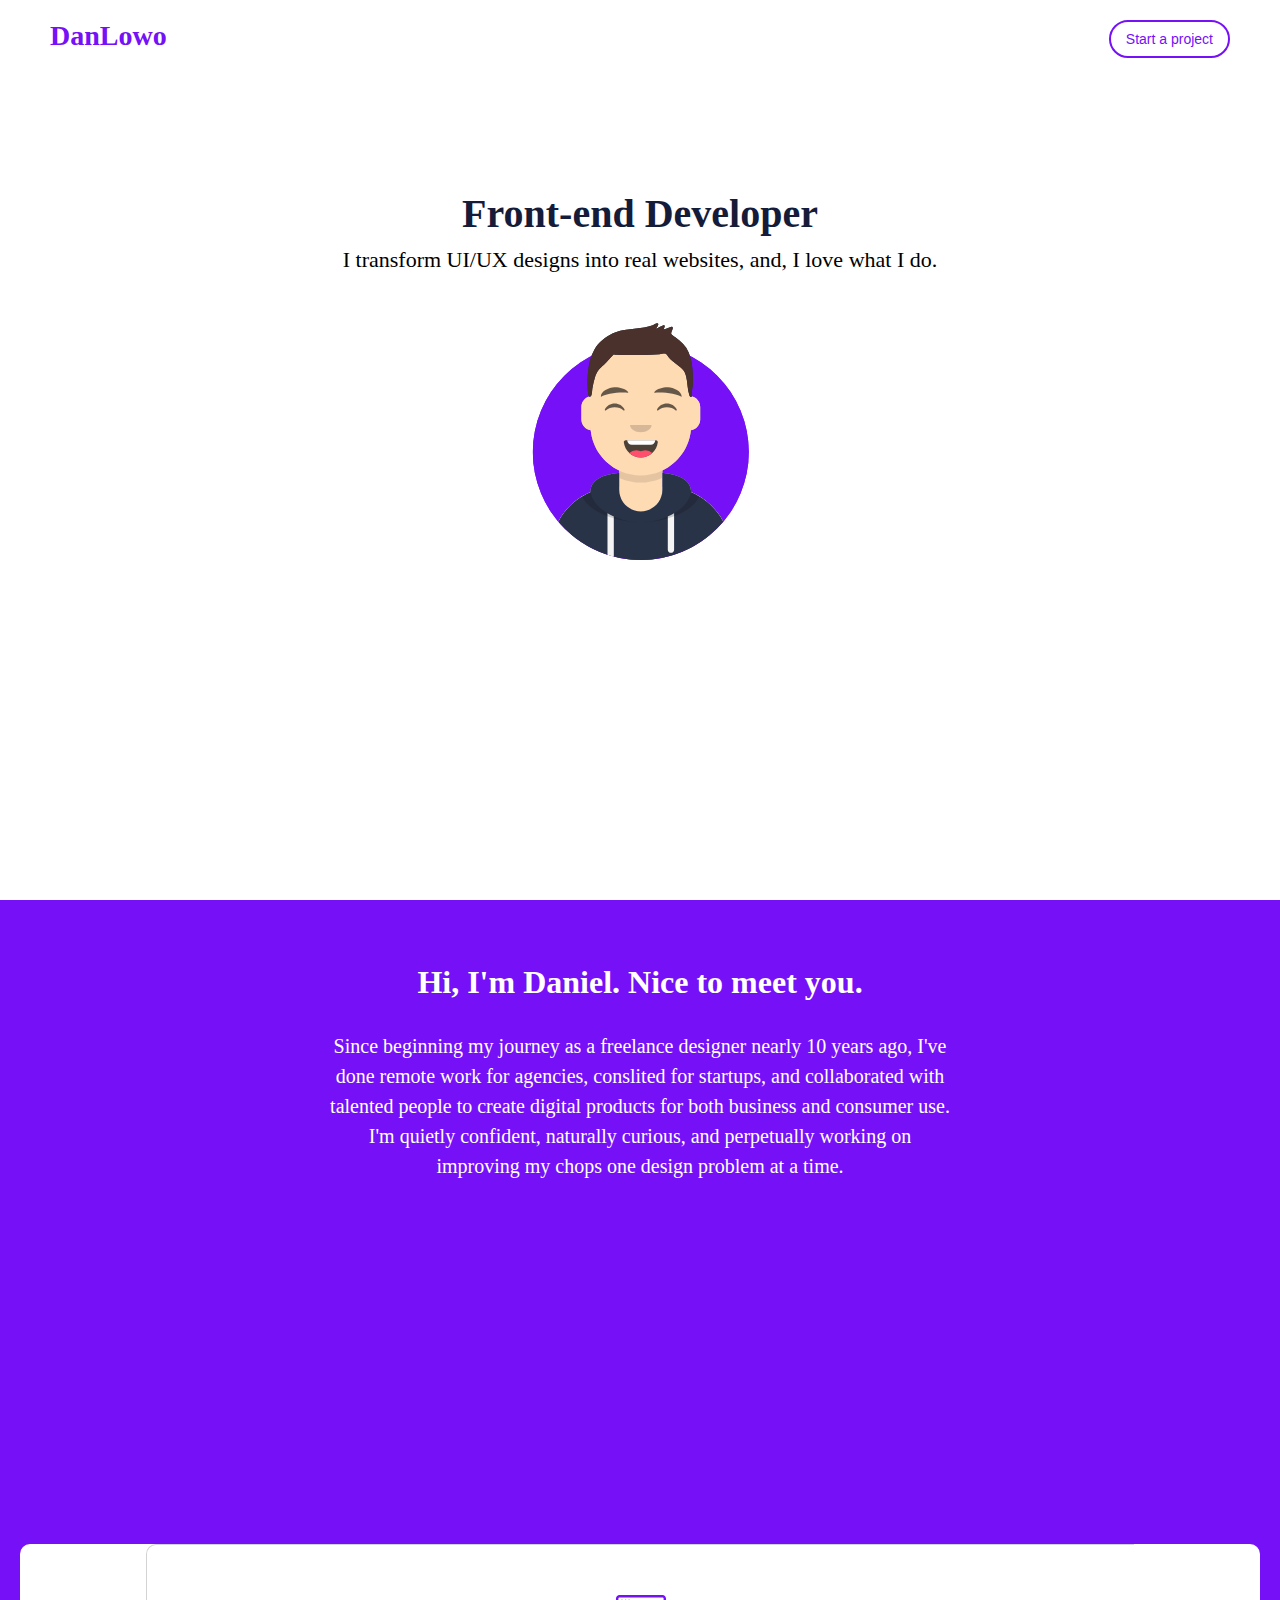
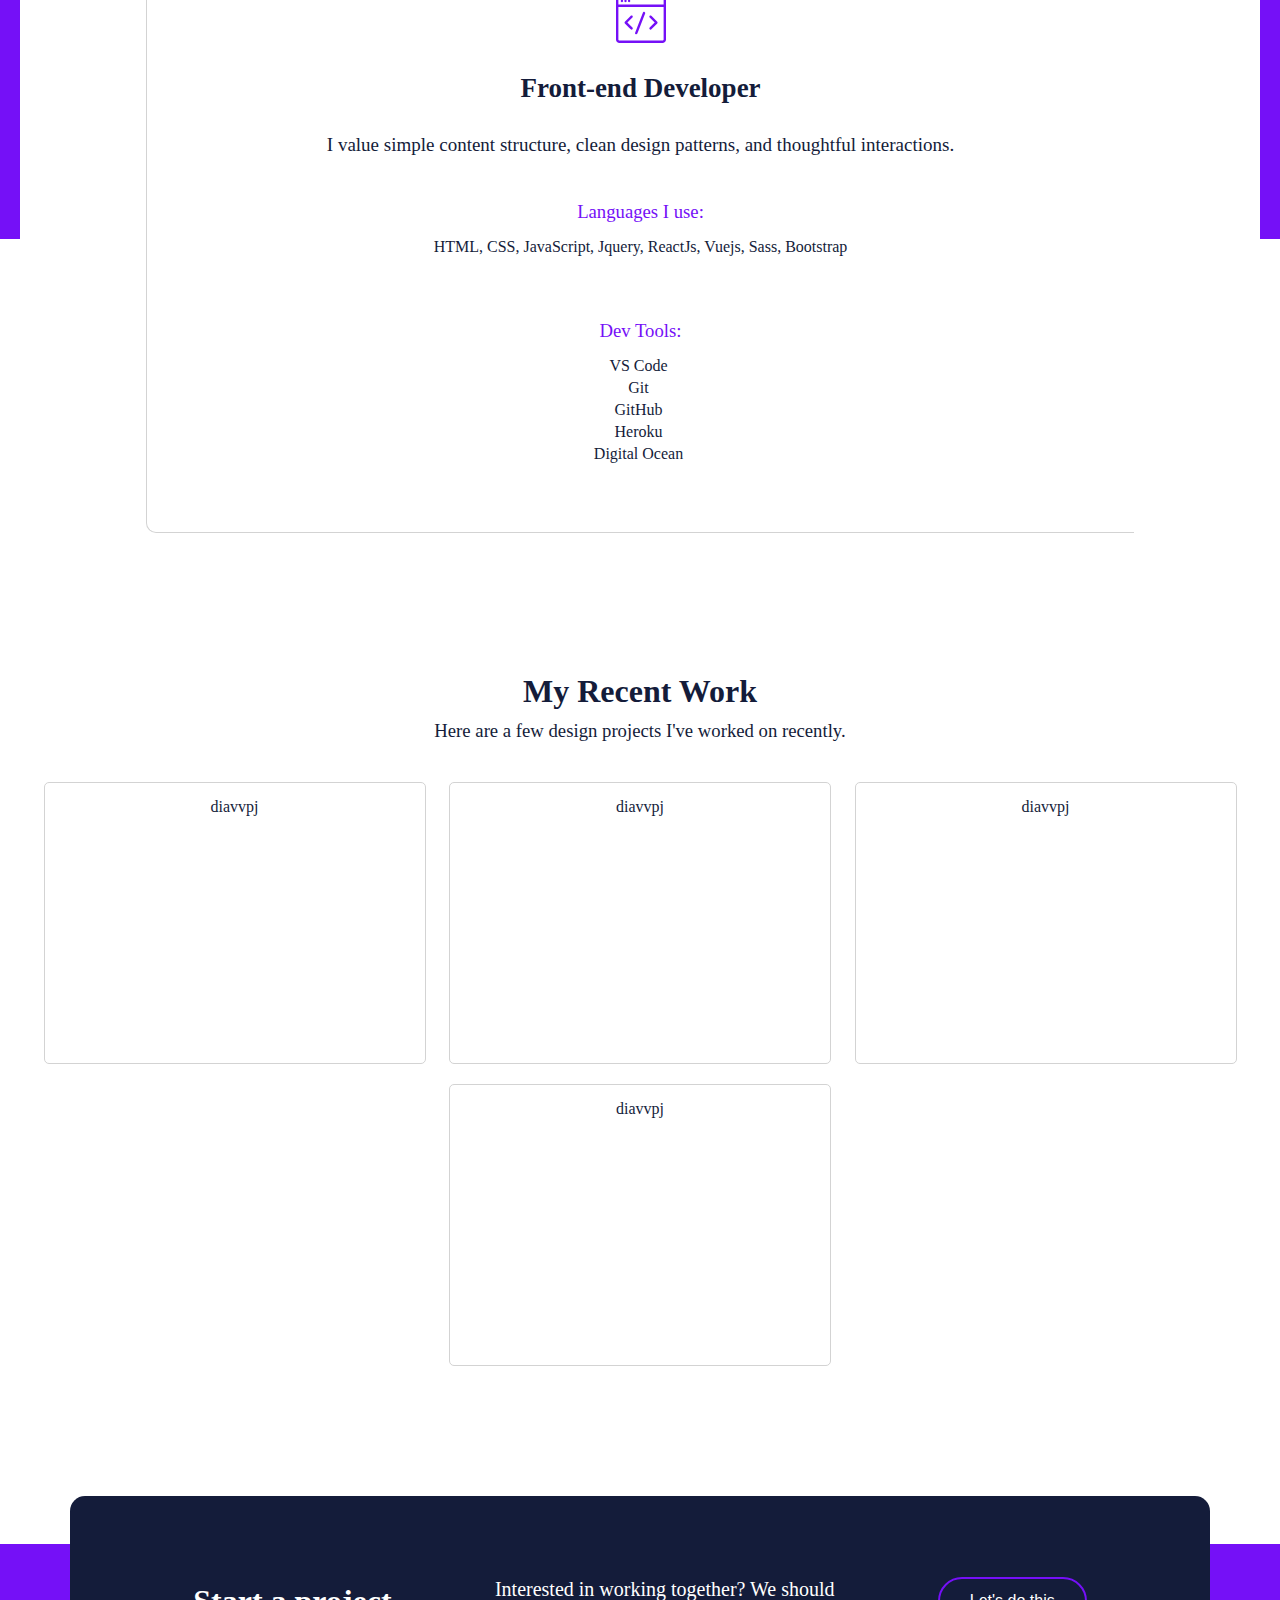
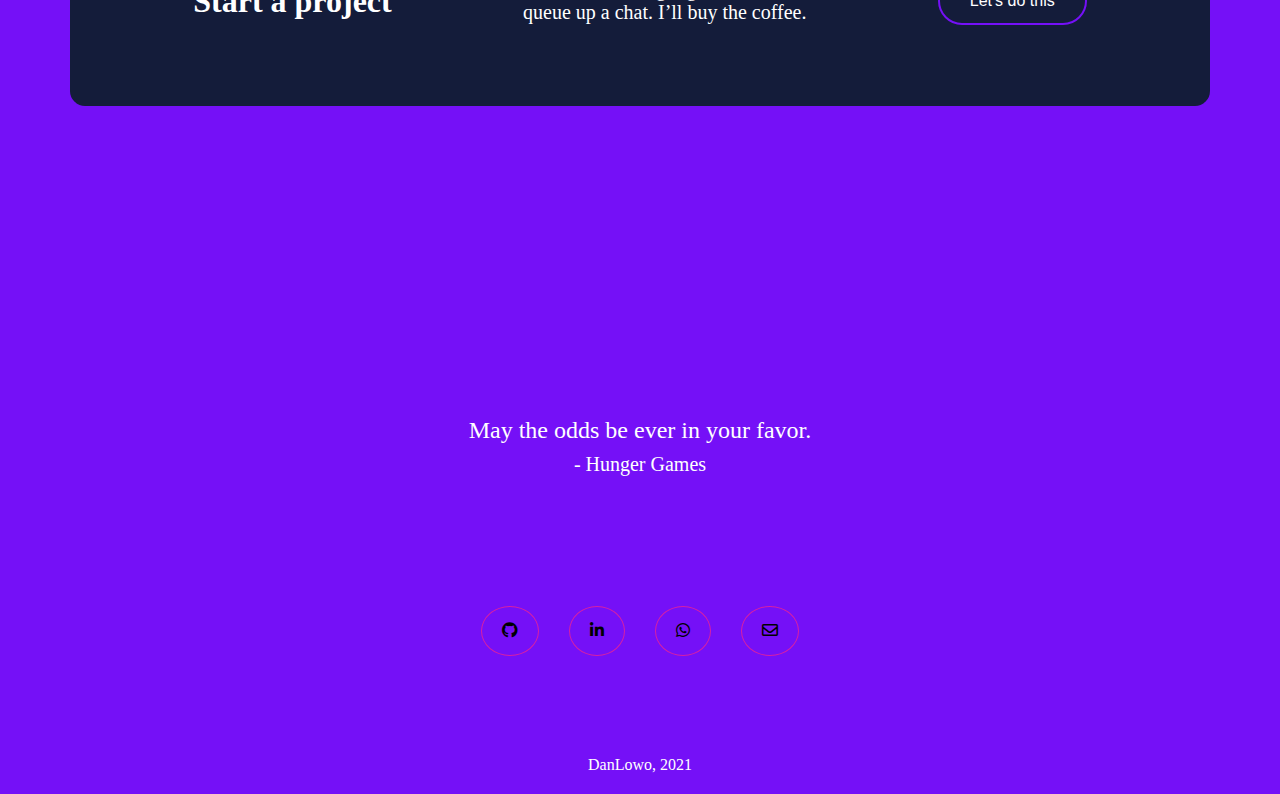
==== commit 59a12b7c: "work-cards and social icons" ====
--- a/html/home.html
+++ b/html/home.html
@@ -4,7 +4,6 @@
     <meta charset="UTF-8" />
     <meta http-equiv="X-UA-Compatible" content="IE=edge" />
     <meta name="viewport" content="width=device-width, initial-scale=1.0" />
-    <meta http-equiv="x-ua-compatible" content="ie=edge">
     <title>Document</title>
     <link rel="stylesheet" href="../css/font-awesome.css" />
     <link rel="stylesheet" href="../css/home.css" />
@@ -18,19 +17,25 @@
           <a href="#"><h2>DanLowo</h2></a>
           <li>
             <li>
-              <button class="custom-button">Start a project</button>
+              <a href="mailto:danielolulowo3@gmail.com">
+                <button class="custom-button">Start a project</button>
+              </a>
               <i class="nav-icon fa fa-bars"></i>
             </li>
           </li>
         </div>
       </nav>
 
+      <div class="mobile-navigation">
+
+      </div>
+
       <!-- main site content -->
       <div class="jumbotron">
-        <h1>Front-end Developer & Cyber Security Aspirant</h1>
-        <h2>I design and code beautifully things, and I love what I do</h2>
+        <h1>Front-end Developer</h1>
+        <h2>I transform UI/UX designs into real websites, and, I love what I do.</h2>
         <div>
-          <img alt="Daniel Olliowo" src="../assets/mf-avatar.svg" />
+          <img alt="Daniel Olulowo" src="../assets/mf-avatar.svg" />
         </div>
       </div>
       
@@ -66,35 +71,61 @@
                 </div>
             </div>
 
-            <div class="card last-card">
-                <img src="../assets/backend.svg" alt="Backend Icon">
-                <h2 class="card-title">Back-end Developer</h2>
-                <p class="card-intro">I like to code things from scratch, and enjoy bringing ideas to life in the browser.</p>
-                <h3 class="card-subtitle">Languages I use:</h3>
-                <p class="list">HTML, CSS, JavaScript, Jquery, ReactJs, Vuejs, Sass, Bootstrap</p>
-                <h3 class="card-subtitle">Dev Tools:</h3>
-                <div class="list">
-                    <ul>
-                        <li>VS Code</li>
-                        <li>Git</li>
-                        <li>GitHub</li>
-                        <li>Heroku</li>
-                        <li>Digital Ocean</li>
-                    </ul>
-                </div>
-           </div>
         </div>
 
         <div class="recent-works">
             <h1>My Recent Work</h1>
             <h3>Here are a few design projects I've worked on recently.</h3>
             <div class="works">
-                <div class="work-card" id="work-card-1"></div>
-                <div class="work-card" id="work-card-2"></div>
-                <div class="work-card" id="work-card-3"></div>
-                <div class="work-card" id="work-card-4"></div>
-                <div class="work-card" id="work-card-5"></div>
-                <div class="work-card" id="work-card-6"></div>
+                <div class="work-card" id="work-card-1">
+                  <h2 class="card-title">Weather App</h2>
+                  <div>
+                    <a href="https://github.com/DanLowo/WeatherApp">
+                      <button class="custom-button">View code</button>
+                    </a>
+                    <a href="https://github.com/DanLowo/Chat-Application">
+                      <button class="custom-button">Live site</button>
+                    </a>
+                  </div>
+                </div>
+                <div class="work-card" id="work-card-2">
+                  <h2 class="card-title">Chat Application (Mobile only)</h2>
+                  <div>
+                    <a href="https://github.com/DanLowo/Chat-Application">
+                      <button class="custom-button">View code</button>
+                    </a>
+                    <a href="https://danlowochat-qgn5o.ondigitalocean.app">
+                      <button class="custom-button">Live site</button>
+                    </a>
+                  </div>
+                </div>
+
+                <div class="work-card" id="work-card-3">
+                  <h2 class="card-title">Landing Page</h2>
+                  <div>
+                    <a href="https://github.com/DanLowo/FCC-Landing-Page">
+                      <button class="custom-button">View code</button>
+                    </a>
+                    <a href="https://danlowo.github.io/FCC-Landing-Page">
+                      <button class="custom-button">Live site</button>
+                    </a>
+                  </div>
+                </div>
+
+                <div class="work-card" id="work-card-4">
+                  <h2 class="card-title">JavaScript Documentation</h2>
+                  <div>
+                    <a href="https://github.com/DanLowo/FCC-Technical-Documentation">
+                      <button class="custom-button">View code</button>
+                    </a>
+                    <a href="https://danlowo.github.io/FCC-Technical-Documentation">
+                      <button class="custom-button">Live site</button>
+                    </a>
+                  </div>
+                </div>
+
+                <!-- <div class="work-card" id="work-card-5"></div>
+                <div class="work-card" id="work-card-6"></div> -->
             </div>
         </div>
 
@@ -102,7 +133,9 @@
             <div class="start-project">
                 <h1>Start a project</h1>
                 <p>Interested in working together? We should <br> queue up a chat. I’ll buy the coffee.</p>
-                <button class="custom-button">Let's do this</button>
+                <a href="mailto:danielolulowo3@gmail.com">
+                  <button class="custom-button">Let's do this</button>
+                </a>
             </div>
         </div>
 
@@ -112,16 +145,16 @@
         <h2>May the odds be ever in your favor. <br> <sub>- Hunger Games</sub></h2>
         <div class="social-media">
             <div class="icon">
-                <p>d</p>
+                <i class="fab fa-github"></i>
             </div>
             <div class="icon">
-                <p>d</p>
+              <i class="fab fa-linkedin-in"></i>
             </div>
             <div class="icon">
-                <p>d</p>
+              <i class="fab fa-whatsapp"></i>
             </div>
             <div class="icon">
-                <p>d</p>
+              <i class="far fa-envelope"></i>
             </div>
         </div>
         <h4>DanLowo, 2021</h4>
